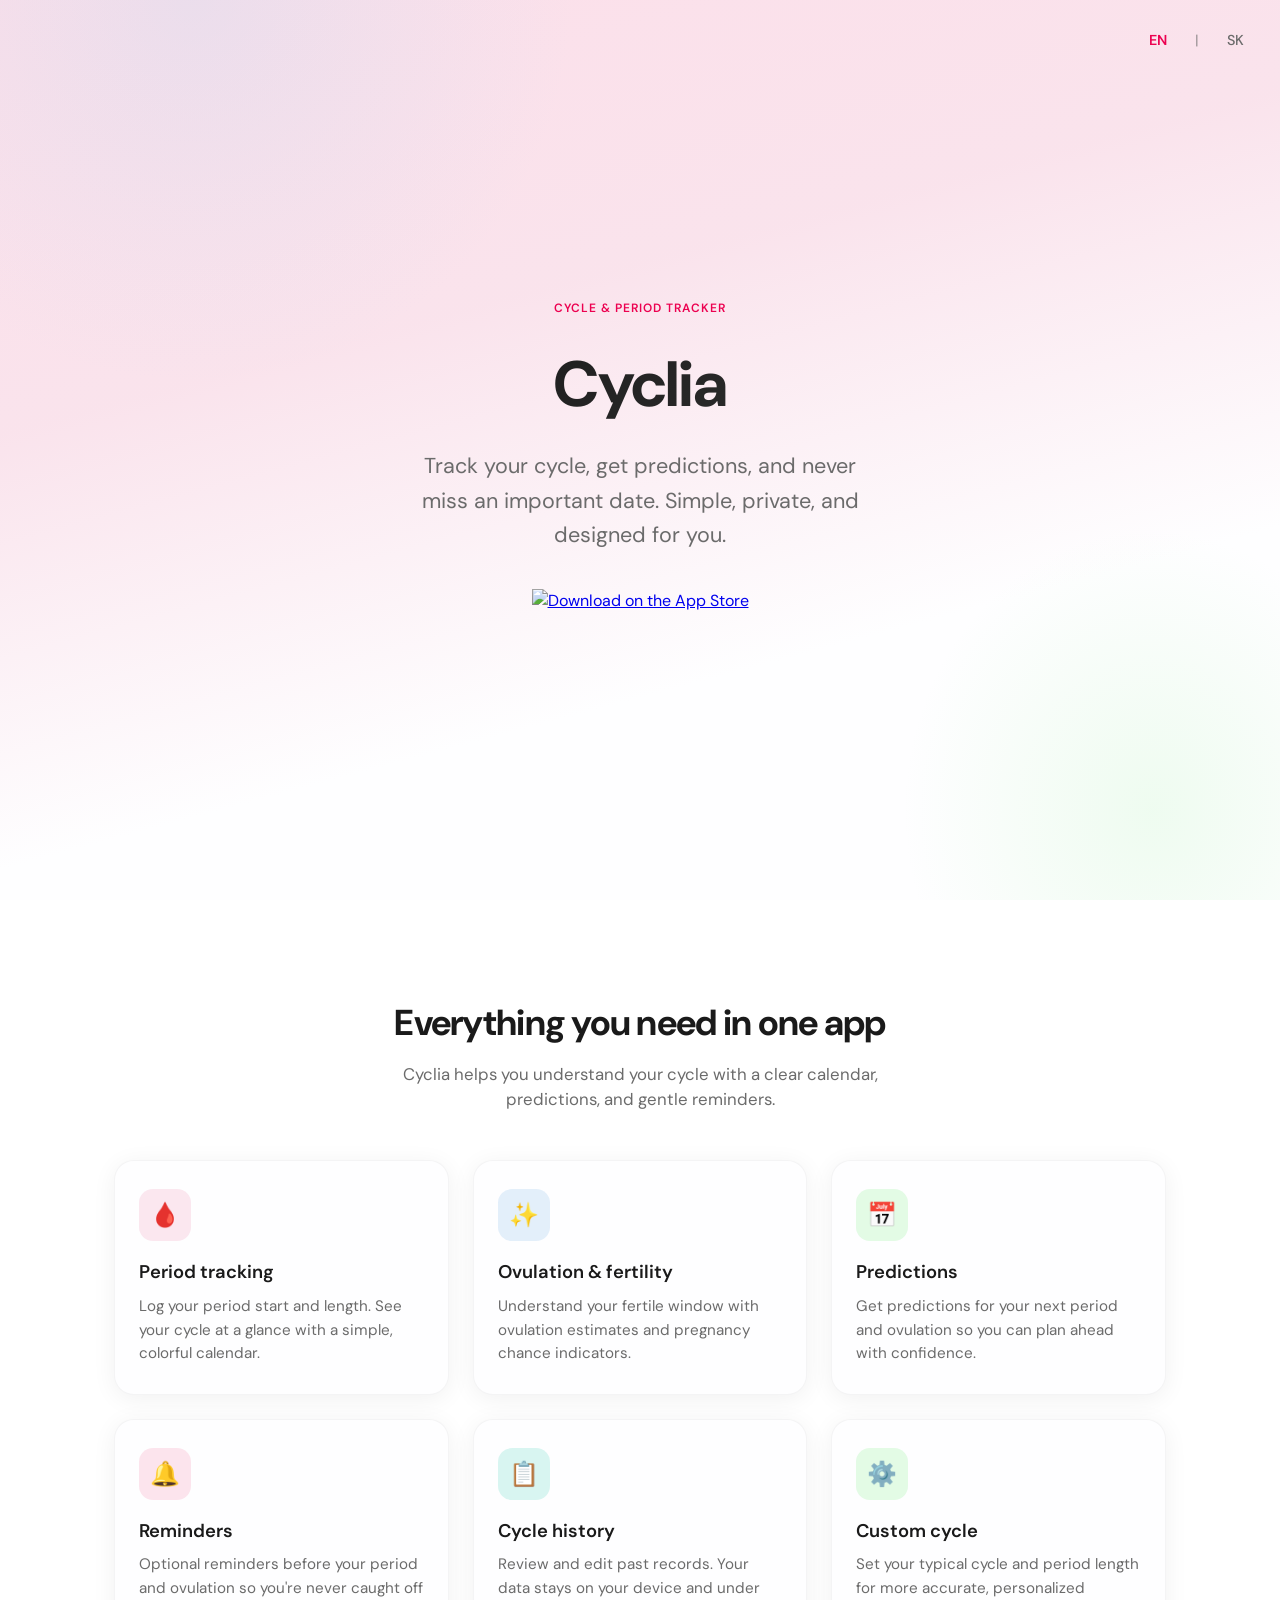
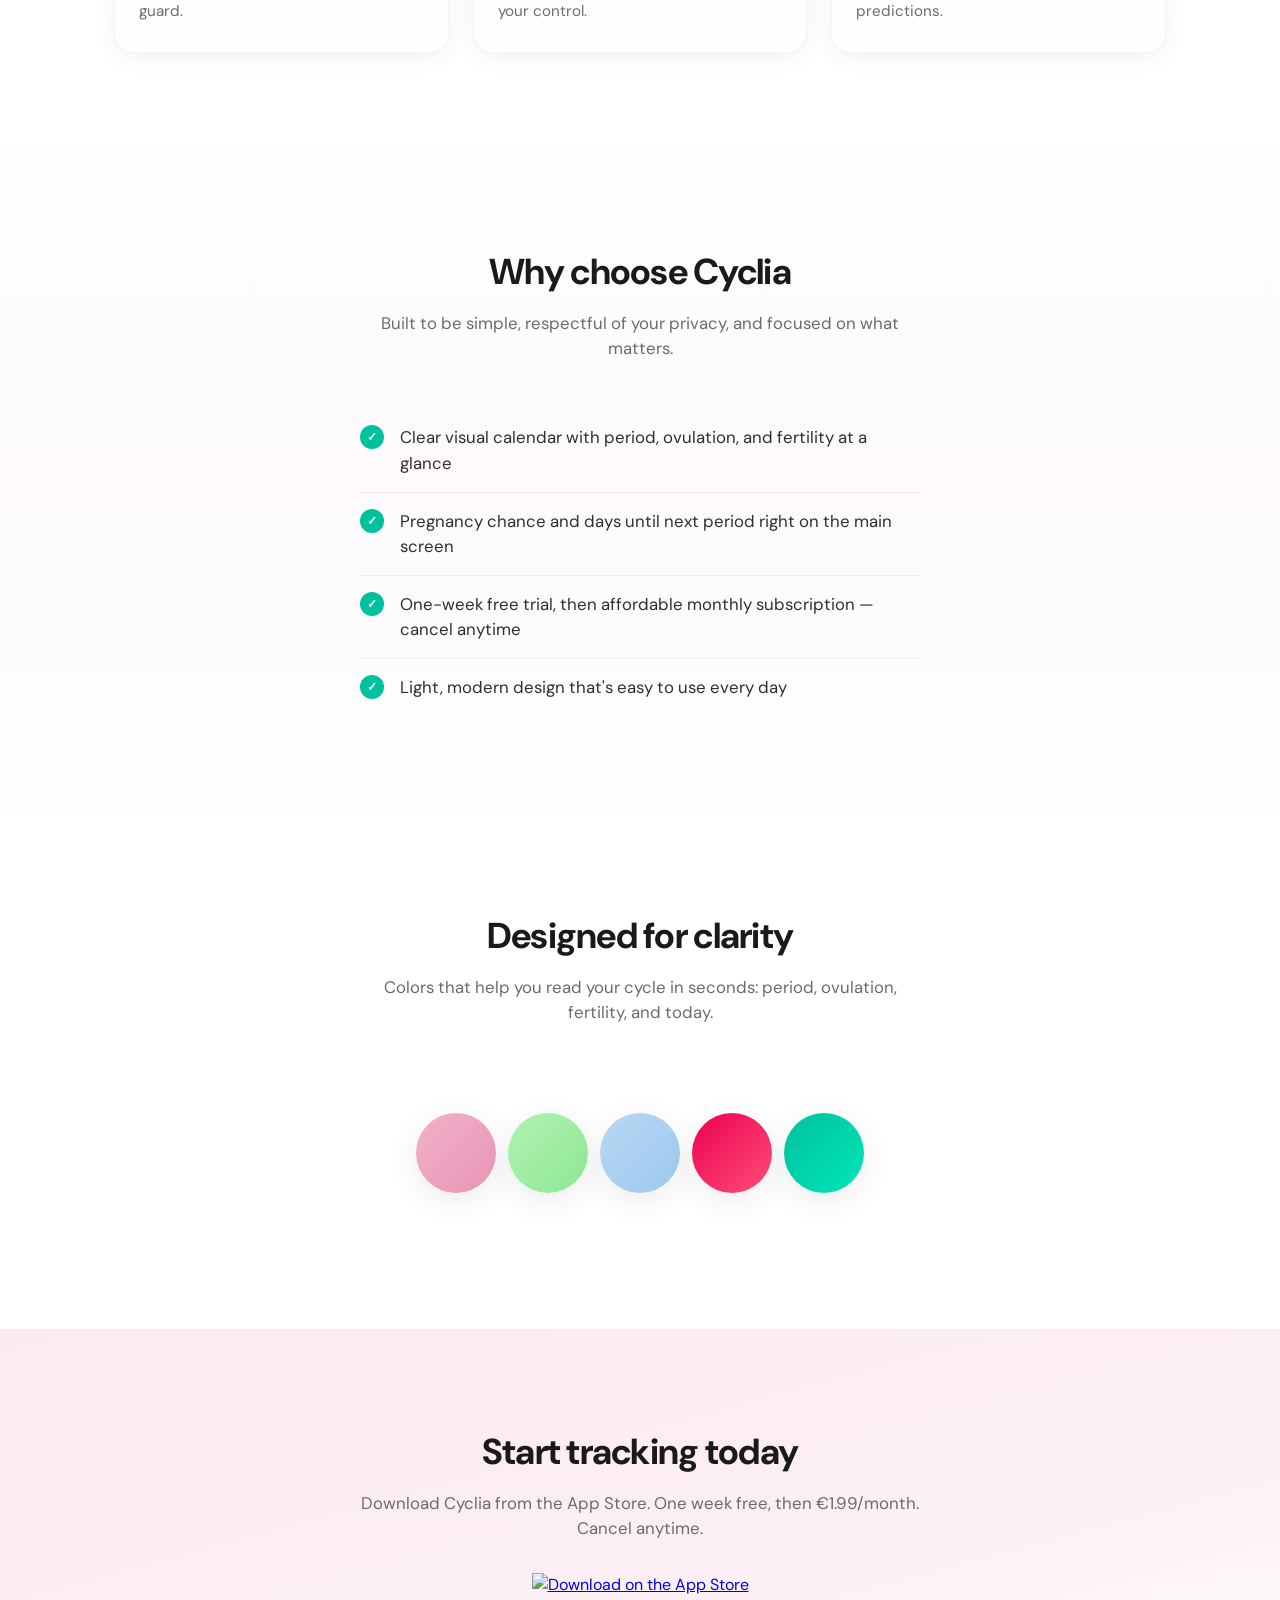
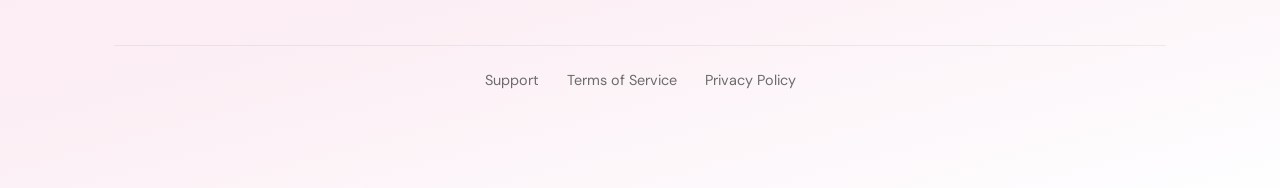
==== cyclia/index.html @ 38c7a577 "initial commit" ====
<!DOCTYPE html>
<html lang="en">

<head>
  <meta charset="UTF-8">
  <meta name="viewport" content="width=device-width, initial-scale=1.0">
  <meta name="description"
    content="Cyclia — Track your cycle, get predictions, and never miss an important date. Simple and private period & ovulation tracking."
    id="meta-description">
  <title id="page-title">Cyclia — Cycle & Period Tracker</title>
  <link rel="preconnect" href="https://fonts.googleapis.com">
  <link rel="preconnect" href="https://fonts.gstatic.com" crossorigin>
  <link
    href="https://fonts.googleapis.com/css2?family=DM+Sans:ital,opsz,wght@0,9..40,400;0,9..40,500;0,9..40,600;0,9..40,700;1,9..40,400&display=swap"
    rel="stylesheet">
  <style>
    :root {
      --primary-period: #F2B1C9;
      --primary-cycle: #B0F2B4;
      --primary-ovulation: #BAD7F2;
      --accent-red: #EC0150;
      --accent-green: #00C19E;
      --background: #FEFEFF;
      --surface: #FFFFFF;
      --on-primary: #1a1a1a;
      --on-surface-high: #2F2F2F;
      --on-surface-muted: #6B6B6B;
      --shadow: rgba(0, 0, 0, 0.06);
      --shadow-strong: rgba(0, 0, 0, 0.1);
    }

    *,
    *::before,
    *::after {
      box-sizing: border-box;
    }

    html {
      scroll-behavior: smooth;
    }

    body {
      margin: 0;
      font-family: 'DM Sans', -apple-system, BlinkMacSystemFont, 'Segoe UI', sans-serif;
      background: var(--background);
      color: var(--on-primary);
      line-height: 1.5;
      -webkit-font-smoothing: antialiased;
    }

    .container {
      max-width: 1100px;
      margin: 0 auto;
      padding: 0 24px;
    }

    .section {
      padding: 64px 0;
    }

    @media (min-width: 768px) {
      .section {
        padding: 96px 0;
      }
    }

    /* Hero */
    .hero {
      min-height: 100vh;
      display: flex;
      align-items: center;
      justify-content: center;
      position: relative;
      overflow: hidden;
      background: linear-gradient(165deg,
          rgba(236, 1, 80, 0.12) 0%,
          rgba(242, 177, 201, 0.35) 35%,
          var(--background) 70%);
    }

    .hero::before {
      content: '';
      position: absolute;
      top: -50%;
      left: -20%;
      width: 70%;
      height: 100%;
      background: radial-gradient(ellipse, rgba(186, 215, 242, 0.25) 0%, transparent 60%);
      pointer-events: none;
    }

    .hero::after {
      content: '';
      position: absolute;
      bottom: -30%;
      right: -15%;
      width: 50%;
      height: 80%;
      background: radial-gradient(ellipse, rgba(176, 242, 180, 0.2) 0%, transparent 55%);
      pointer-events: none;
    }

    .hero-content {
      position: relative;
      z-index: 1;
      text-align: center;
    }

    .hero-badge {
      display: inline-block;
      font-size: 0.75rem;
      font-weight: 600;
      letter-spacing: 0.08em;
      text-transform: uppercase;
      color: var(--accent-red);
      margin-bottom: 20px;
      opacity: 0;
      animation: fadeUp 0.6s ease forwards;
    }

    .hero h1 {
      font-size: clamp(2.5rem, 8vw, 4rem);
      font-weight: 700;
      letter-spacing: -0.02em;
      margin: 0 0 16px;
      background: linear-gradient(135deg, var(--on-primary) 0%, var(--on-surface-high) 100%);
      -webkit-background-clip: text;
      -webkit-text-fill-color: transparent;
      background-clip: text;
      opacity: 0;
      animation: fadeUp 0.6s ease 0.1s forwards;
    }

    .hero-tagline {
      font-size: clamp(1.1rem, 2.5vw, 1.35rem);
      color: var(--on-surface-muted);
      max-width: 480px;
      margin: 0 auto 36px;
      line-height: 1.6;
      opacity: 0;
      animation: fadeUp 0.6s ease 0.2s forwards;
    }

    .cta-wrap {
      opacity: 0;
      animation: fadeUp 0.6s ease 0.35s forwards;
    }

    .cta-wrap a {
      display: inline-block;
      transition: transform 0.2s ease, opacity 0.2s ease;
    }

    .cta-wrap a:hover {
      transform: scale(1.03);
      opacity: 0.9;
    }

    .cta-wrap img {
      height: 50px;
      width: auto;
    }

    @media (min-width: 768px) {
      .cta-wrap img {
        height: 56px;
      }
    }

    /* Features */
    .features {
      background: var(--surface);
    }

    .section-title {
      font-size: clamp(1.75rem, 4vw, 2.25rem);
      font-weight: 700;
      letter-spacing: -0.02em;
      text-align: center;
      margin: 0 0 12px;
      color: var(--on-primary);
    }

    .section-subtitle {
      text-align: center;
      color: var(--on-surface-muted);
      max-width: 560px;
      margin: 0 auto 48px;
      font-size: 1.05rem;
    }

    .features-grid {
      display: grid;
      gap: 24px;
      grid-template-columns: 1fr;
    }

    @media (min-width: 640px) {
      .features-grid {
        grid-template-columns: repeat(2, 1fr);
      }
    }

    @media (min-width: 960px) {
      .features-grid {
        grid-template-columns: repeat(3, 1fr);
      }
    }

    .feature-card {
      background: var(--background);
      border-radius: 20px;
      padding: 28px 24px;
      box-shadow: 0 4px 24px var(--shadow);
      transition: transform 0.25s ease, box-shadow 0.25s ease;
      border: 1px solid rgba(0, 0, 0, 0.04);
    }

    .feature-card:hover {
      transform: translateY(-4px);
      box-shadow: 0 12px 40px var(--shadow-strong);
    }

    .feature-icon {
      width: 52px;
      height: 52px;
      border-radius: 14px;
      display: flex;
      align-items: center;
      justify-content: center;
      margin-bottom: 18px;
      font-size: 1.5rem;
    }

    .feature-icon.period {
      background: rgba(242, 177, 201, 0.3);
      color: #c44d7a;
    }

    .feature-icon.cycle {
      background: rgba(176, 242, 180, 0.35);
      color: #2d9d3d;
    }

    .feature-icon.ovulation {
      background: rgba(186, 215, 242, 0.4);
      color: #3d7ab8;
    }

    .feature-icon.bell {
      background: rgba(236, 1, 80, 0.1);
      color: var(--accent-red);
    }

    .feature-icon.history {
      background: rgba(0, 193, 158, 0.15);
      color: var(--accent-green);
    }

    .feature-card h3 {
      font-size: 1.15rem;
      font-weight: 600;
      margin: 0 0 8px;
      color: var(--on-primary);
    }

    .feature-card p {
      margin: 0;
      font-size: 0.95rem;
      color: var(--on-surface-muted);
      line-height: 1.55;
    }

    /* Benefits */
    .benefits {
      background: linear-gradient(180deg, var(--background) 0%, rgba(242, 177, 201, 0.06) 50%, var(--background) 100%);
    }

    .benefits-list {
      list-style: none;
      padding: 0;
      margin: 0;
      max-width: 560px;
      margin: 0 auto;
    }

    .benefits-list li {
      display: flex;
      align-items: flex-start;
      gap: 16px;
      padding: 16px 0;
      border-bottom: 1px solid rgba(0, 0, 0, 0.06);
      font-size: 1.05rem;
      color: var(--on-surface-high);
    }

    .benefits-list li:last-child {
      border-bottom: none;
    }

    .benefits-list .check {
      flex-shrink: 0;
      width: 24px;
      height: 24px;
      border-radius: 50%;
      background: var(--accent-green);
      color: white;
      display: flex;
      align-items: center;
      justify-content: center;
      font-size: 0.75rem;
      font-weight: 700;
    }

    /* Visual / App preview */
    .visual {
      background: var(--surface);
      text-align: center;
    }

    .visual-mockup {
      display: inline-flex;
      align-items: center;
      justify-content: center;
      gap: 12px;
      flex-wrap: wrap;
      padding: 40px 24px;
    }

    .visual-orb {
      width: 80px;
      height: 80px;
      border-radius: 50%;
      box-shadow: 0 8px 32px rgba(0, 0, 0, 0.08);
      animation: float 4s ease-in-out infinite;
    }

    .visual-orb:nth-child(1) {
      background: linear-gradient(135deg, var(--primary-period), #e895b5);
      animation-delay: 0s;
    }

    .visual-orb:nth-child(2) {
      background: linear-gradient(135deg, var(--primary-cycle), #8ee892);
      animation-delay: 0.5s;
    }

    .visual-orb:nth-child(3) {
      background: linear-gradient(135deg, var(--primary-ovulation), #9bc9f0);
      animation-delay: 1s;
    }

    .visual-orb:nth-child(4) {
      background: linear-gradient(135deg, var(--accent-red), #ff4d7a);
      animation-delay: 1.5s;
    }

    .visual-orb:nth-child(5) {
      background: linear-gradient(135deg, var(--accent-green), #00e6b8);
      animation-delay: 2s;
    }

    @keyframes float {

      0%,
      100% {
        transform: translateY(0);
      }

      50% {
        transform: translateY(-10px);
      }
    }

    /* Final CTA */
    .cta-section {
      background: linear-gradient(165deg, rgba(236, 1, 80, 0.08) 0%, rgba(242, 177, 201, 0.2) 50%, var(--background) 100%);
      text-align: center;
    }

    .cta-section h2 {
      margin: 0 0 12px;
    }

    .cta-section .section-subtitle {
      margin-bottom: 32px;
    }

    .footer-links {
      margin-top: 48px;
      padding-top: 24px;
      border-top: 1px solid rgba(0, 0, 0, 0.06);
      font-size: 0.9rem;
      color: var(--on-surface-muted);
    }

    .footer-links a {
      color: var(--on-surface-muted);
      text-decoration: none;
      margin: 0 12px;
    }

    .footer-links a:hover {
      color: var(--accent-red);
      text-decoration: underline;
    }

    /* Language switcher */
    .lang-switcher {
      position: absolute;
      top: 24px;
      right: 24px;
      z-index: 10;
      display: flex;
      gap: 4px;
      font-size: 0.9rem;
      font-weight: 500;
    }

    .lang-switcher a,
    .lang-switcher span {
      color: var(--on-surface-muted);
      text-decoration: none;
      padding: 6px 12px;
      border-radius: 8px;
      transition: color 0.2s, background 0.2s;
    }

    .lang-switcher a:hover {
      color: var(--on-primary);
      background: rgba(255, 255, 255, 0.5);
    }

    .lang-switcher .active {
      color: var(--accent-red);
      font-weight: 600;
    }

    .lang-switcher .sep {
      color: var(--on-surface-muted);
      opacity: 0.6;
    }

    @keyframes fadeUp {
      from {
        opacity: 0;
        transform: translateY(20px);
      }

      to {
        opacity: 1;
        transform: translateY(0);
      }
    }
  </style>
</head>

<body>
  <nav class="lang-switcher" aria-label="Language">
    <a href="?lang=en" id="lang-en" data-lang="en">EN</a>
    <span class="sep">|</span>
    <a href="?lang=sk" id="lang-sk" data-lang="sk">SK</a>
  </nav>

  <header class="hero">
    <div class="hero-content container">
      <p class="hero-badge" data-i18n="hero_badge">Cycle & period tracker</p>
      <h1>Cyclia</h1>
      <p class="hero-tagline" data-i18n="hero_tagline">Track your cycle, get predictions, and never miss an important
        date. Simple, private, and designed for you.</p>
      <div class="cta-wrap">
        <a href="https://apps.apple.com/app/cyclia/6759656776" id="app-store-link"
          aria-label="Download on the App Store">
          <img src="https://developer.apple.com/assets/elements/badges/download-on-the-app-store.svg"
            alt="Download on the App Store" width="250" height="83" id="app-store-img">
        </a>
      </div>
    </div>
  </header>

  <section class="section features">
    <div class="container">
      <h2 class="section-title" data-i18n="features_title">Everything you need in one app</h2>
      <p class="section-subtitle" data-i18n="features_subtitle">Cyclia helps you understand your cycle with a clear
        calendar, predictions, and gentle reminders.</p>
      <div class="features-grid">
        <article class="feature-card">
          <div class="feature-icon period">🩸</div>
          <h3 data-i18n="feature_period_title">Period tracking</h3>
          <p data-i18n="feature_period_desc">Log your period start and length. See your cycle at a glance with a simple,
            colorful calendar.</p>
        </article>
        <article class="feature-card">
          <div class="feature-icon ovulation">✨</div>
          <h3 data-i18n="feature_ovulation_title">Ovulation & fertility</h3>
          <p data-i18n="feature_ovulation_desc">Understand your fertile window with ovulation estimates and pregnancy
            chance indicators.</p>
        </article>
        <article class="feature-card">
          <div class="feature-icon cycle">📅</div>
          <h3 data-i18n="feature_predictions_title">Predictions</h3>
          <p data-i18n="feature_predictions_desc">Get predictions for your next period and ovulation so you can plan
            ahead with confidence.</p>
        </article>
        <article class="feature-card">
          <div class="feature-icon bell">🔔</div>
          <h3 data-i18n="feature_reminders_title">Reminders</h3>
          <p data-i18n="feature_reminders_desc">Optional reminders before your period and ovulation so you're never
            caught off guard.</p>
        </article>
        <article class="feature-card">
          <div class="feature-icon history">📋</div>
          <h3 data-i18n="feature_history_title">Cycle history</h3>
          <p data-i18n="feature_history_desc">Review and edit past records. Your data stays on your device and under
            your control.</p>
        </article>
        <article class="feature-card">
          <div class="feature-icon cycle">⚙️</div>
          <h3 data-i18n="feature_custom_title">Custom cycle</h3>
          <p data-i18n="feature_custom_desc">Set your typical cycle and period length for more accurate, personalized
            predictions.</p>
        </article>
      </div>
    </div>
  </section>

  <section class="section benefits">
    <div class="container">
      <h2 class="section-title" data-i18n="benefits_title">Why choose Cyclia</h2>
      <p class="section-subtitle" data-i18n="benefits_subtitle">Built to be simple, respectful of your privacy, and
        focused on what matters.</p>
      <ul class="benefits-list">
        <li><span class="check">✓</span><span data-i18n="benefit_1">Clear visual calendar with period, ovulation, and
            fertility at a glance</span></li>
        <li><span class="check">✓</span><span data-i18n="benefit_2">Pregnancy chance and days until next period right on
            the main screen</span></li>
        <li><span class="check">✓</span><span data-i18n="benefit_3">One-week free trial, then affordable monthly
            subscription — cancel anytime</span></li>
        <li><span class="check">✓</span><span data-i18n="benefit_4">Light, modern design that’s easy to use every
            day</span></li>
      </ul>
    </div>
  </section>

  <section class="section visual">
    <div class="container">
      <h2 class="section-title" data-i18n="visual_title">Designed for clarity</h2>
      <p class="section-subtitle" data-i18n="visual_subtitle">Colors that help you read your cycle in seconds: period,
        ovulation, fertility, and today.</p>
      <div class="visual-mockup" aria-hidden="true">
        <span class="visual-orb"></span>
        <span class="visual-orb"></span>
        <span class="visual-orb"></span>
        <span class="visual-orb"></span>
        <span class="visual-orb"></span>
      </div>
    </div>
  </section>

  <section class="section cta-section">
    <div class="container">
      <h2 class="section-title" data-i18n="cta_title">Start tracking today</h2>
      <p class="section-subtitle" data-i18n="cta_subtitle">Download Cyclia from the App Store. One week free, then
        €1.99/month. Cancel anytime.</p>
      <div class="cta-wrap">
        <a href="https://apps.apple.com/app/cyclia/6759656776" id="app-store-link-footer"
          aria-label="Download on the App Store">
          <img src="https://developer.apple.com/assets/elements/badges/download-on-the-app-store.svg"
            alt="Download on the App Store" width="250" height="83">
        </a>
      </div>
      <nav class="footer-links">
        <a href="support.html" data-i18n="footer_support">Support</a>
        <a href="tos.html" data-i18n="footer_terms">Terms of Service</a>
        <a href="privacy.html" data-i18n="footer_privacy">Privacy Policy</a>
      </nav>
    </div>
  </section>

  <script>
    (function () {
      var appStoreUrl = 'https://apps.apple.com/app/cyclia/6759656776';
      document.querySelectorAll('#app-store-link, #app-store-link-footer').forEach(function (a) { a.href = appStoreUrl; });

      var t = {
        en: {
          hero_badge: 'Cycle & period tracker',
          hero_tagline: 'Track your cycle, get predictions, and never miss an important date. Simple, private, and designed for you.',
          features_title: 'Everything you need in one app',
          features_subtitle: 'Cyclia helps you understand your cycle with a clear calendar, predictions, and gentle reminders.',
          feature_period_title: 'Period tracking',
          feature_period_desc: 'Log your period start and length. See your cycle at a glance with a simple, colorful calendar.',
          feature_ovulation_title: 'Ovulation & fertility',
          feature_ovulation_desc: 'Understand your fertile window with ovulation estimates and pregnancy chance indicators.',
          feature_predictions_title: 'Predictions',
          feature_predictions_desc: 'Get predictions for your next period and ovulation so you can plan ahead with confidence.',
          feature_reminders_title: 'Reminders',
          feature_reminders_desc: "Optional reminders before your period and ovulation so you're never caught off guard.",
          feature_history_title: 'Cycle history',
          feature_history_desc: 'Review and edit past records. Your data stays on your device and under your control.',
          feature_custom_title: 'Custom cycle',
          feature_custom_desc: 'Set your typical cycle and period length for more accurate, personalized predictions.',
          benefits_title: 'Why choose Cyclia',
          benefits_subtitle: 'Built to be simple, respectful of your privacy, and focused on what matters.',
          benefit_1: 'Clear visual calendar with period, ovulation, and fertility at a glance',
          benefit_2: 'Pregnancy chance and days until next period right on the main screen',
          benefit_3: 'One-week free trial, then affordable monthly subscription — cancel anytime',
          benefit_4: "Light, modern design that's easy to use every day",
          visual_title: 'Designed for clarity',
          visual_subtitle: 'Colors that help you read your cycle in seconds: period, ovulation, fertility, and today.',
          support_title: 'Support & Contact',
          support_desc: "Have questions or need help with Cyclia? We're here for you. Reach out to us anytime.",
          cta_title: 'Start tracking today',
          cta_subtitle: 'Download Cyclia from the App Store. One week free, then €1.99/month. Cancel anytime.',
          footer_support: 'Support',
          footer_terms: 'Terms of Service',
          footer_privacy: 'Privacy Policy',
          meta_description: 'Cyclia — Track your cycle, get predictions, and never miss an important date. Simple and private period & ovulation tracking.',
          page_title: 'Cyclia — Cycle & Period Tracker',
          app_store_alt: 'Download on the App Store'
        },
        sk: {
          hero_badge: 'Sledovanie cyklu a menštruácie',
          hero_tagline: 'Sledujte svoj cyklus, získajte predpovede a žiadny dôležitý deň vám neujde. Jednoducho, súkromne a pre vás.',
          features_title: 'Všetko v jednej aplikácii',
          features_subtitle: 'Cyclia vám pomáha pochopiť váš cyklus v prehľadnom kalendári s predpovedami a jemnými pripomienkami.',
          feature_period_title: 'Sledovanie menštruácie',
          feature_period_desc: 'Zaznamenávajte začiatok a dĺžku menštruácie. Váš cyklus máte na pohľad v jednoduchom farebnom kalendári.',
          feature_ovulation_title: 'Ovulácia a plodnosť',
          feature_ovulation_desc: 'Pochopte svoje plodné obdobie vďaka odhadom ovulácie a indikátorom šance na otehotnenie.',
          feature_predictions_title: 'Predpovede',
          feature_predictions_desc: 'Získajte predpovede ďalšej menštruácie a ovulácie, aby ste mohli plánovať s istotou.',
          feature_reminders_title: 'Pripomienky',
          feature_reminders_desc: 'Voliteľné pripomienky pred menštruáciou a ovuláciou, aby vás nič nezaskočilo.',
          feature_history_title: 'História cyklov',
          feature_history_desc: 'Prezerajte a upravujte minulé záznamy. Vaše údaje zostávajú na vašom zariadení pod vašou kontrolou.',
          feature_custom_title: 'Vlastný cyklus',
          feature_custom_desc: 'Nastavte si typickú dĺžku cyklu a menštruácie pre presnejšie a personalizované predpovede.',
          benefits_title: 'Prečo Cyclia',
          benefits_subtitle: 'Jednoduchá aplikácia, rešpektujúca vaše súkromie a zameraná na to podstatné.',
          benefit_1: 'Prehľadný kalendár s menštruáciou, ovuláciou a plodnosťou na prvý pohľad',
          benefit_2: 'Šanca na otehotnenie a počet dní do ďalšicu menštruácie priamo na hlavnej obrazovke',
          benefit_3: 'Týždeň zadarmo, potom dostupné mesačné predplatné — zrušiť môžete kedykoľvek',
          benefit_4: 'Svetlý, moderný dizajn vhodný na každodenné používanie',
          visual_title: 'Prehľadnosť na prvý pohľad',
          visual_subtitle: 'Farby, ktoré vám pomôžu prečítať cyklus za sekundy: menštruácia, ovulácia, plodnosť a dnešný deň.',
          support_title: 'Podpora a kontakt',
          support_desc: 'Máte otázky alebo potrebujete pomoc s aplikáciou Cyclia? Sme tu pre vás. Napíšte nám kedykoľvek.',
          cta_title: 'Začnite sledovať ešte dnes',
          cta_subtitle: 'Stiahnite Cyclia z App Store. Týždeň zadarmo, potom 1,99 €/mesiac. Zrušiť môžete kedykoľvek.',
          footer_support: 'Podpora',
          footer_terms: 'Obchodné podmienky',
          footer_privacy: 'Zásady ochrany súkromia',
          meta_description: 'Cyclia — Sledujte svoj cyklus, získajte predpovede a žiadny dôležitý deň vám neujde. Jednoduché a súkromné sledovanie menštruácie a ovulácie.',
          page_title: 'Cyclia — Sledovanie cyklu a menštruácie',
          app_store_alt: 'Stiahnuť v App Store'
        }
      };

      function getLang() {
        var params = new URLSearchParams(window.location.search);
        var lang = params.get('lang') || localStorage.getItem('cyclia-lang') || 'en';
        return lang === 'sk' ? 'sk' : 'en';
      }

      function setLang(lang) {
        localStorage.setItem('cyclia-lang', lang);
        document.documentElement.lang = lang;
        var L = t[lang];
        document.querySelectorAll('[data-i18n]').forEach(function (el) {
          var key = el.getAttribute('data-i18n');
          if (L[key]) el.textContent = L[key];
        });
        var meta = document.getElementById('meta-description');
        if (meta) meta.setAttribute('content', L.meta_description);
        var titleEl = document.getElementById('page-title');
        if (titleEl) titleEl.textContent = L.page_title;
        var img = document.getElementById('app-store-img');
        if (img) img.setAttribute('alt', L.app_store_alt);
        document.querySelectorAll('.lang-switcher a').forEach(function (a) {
          a.classList.toggle('active', a.getAttribute('data-lang') === lang);
        });
      }

      var lang = getLang();
      setLang(lang);

      document.querySelectorAll('.lang-switcher a').forEach(function (a) {
        a.addEventListener('click', function (e) {
          e.preventDefault();
          var l = this.getAttribute('data-lang');
          var url = new URL(window.location);
          url.searchParams.set('lang', l);
          window.history.pushState({}, '', url);
          setLang(l);
        });
      });
    })();
  </script>
</body>

</html>
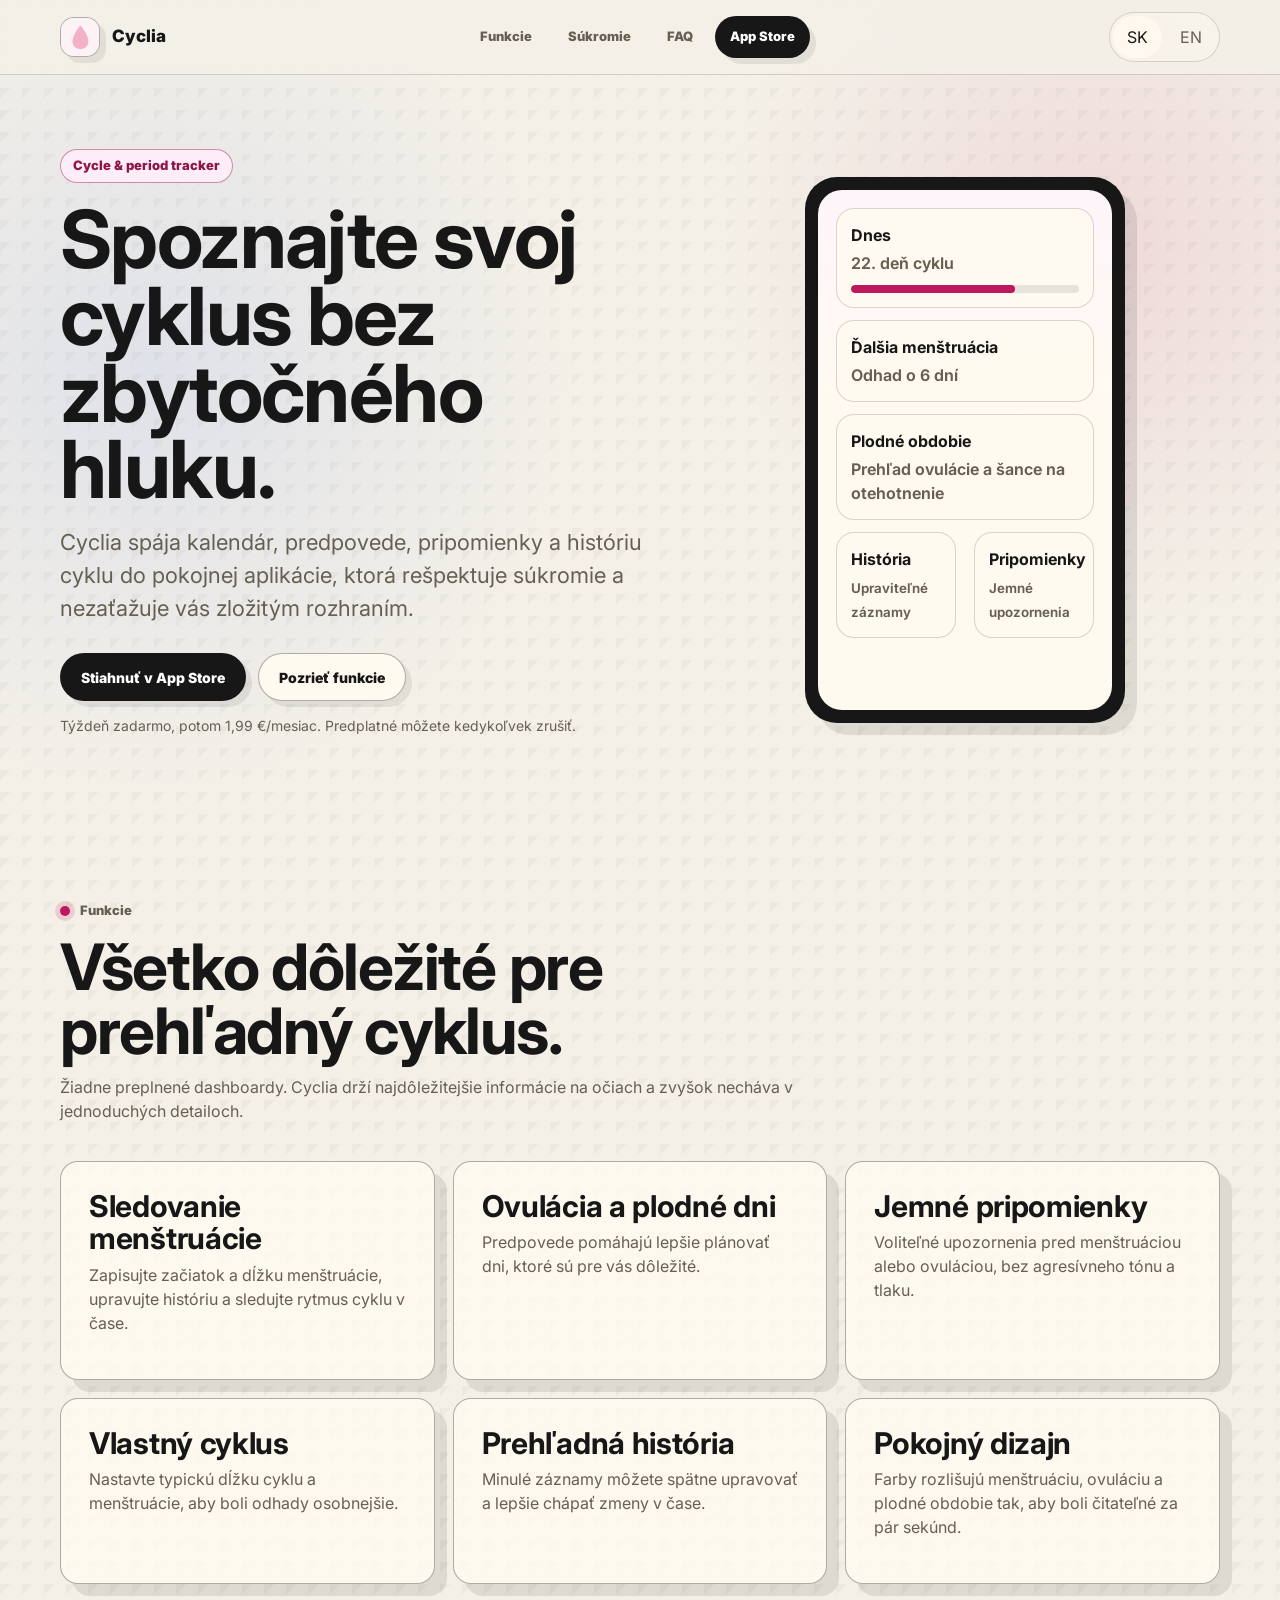
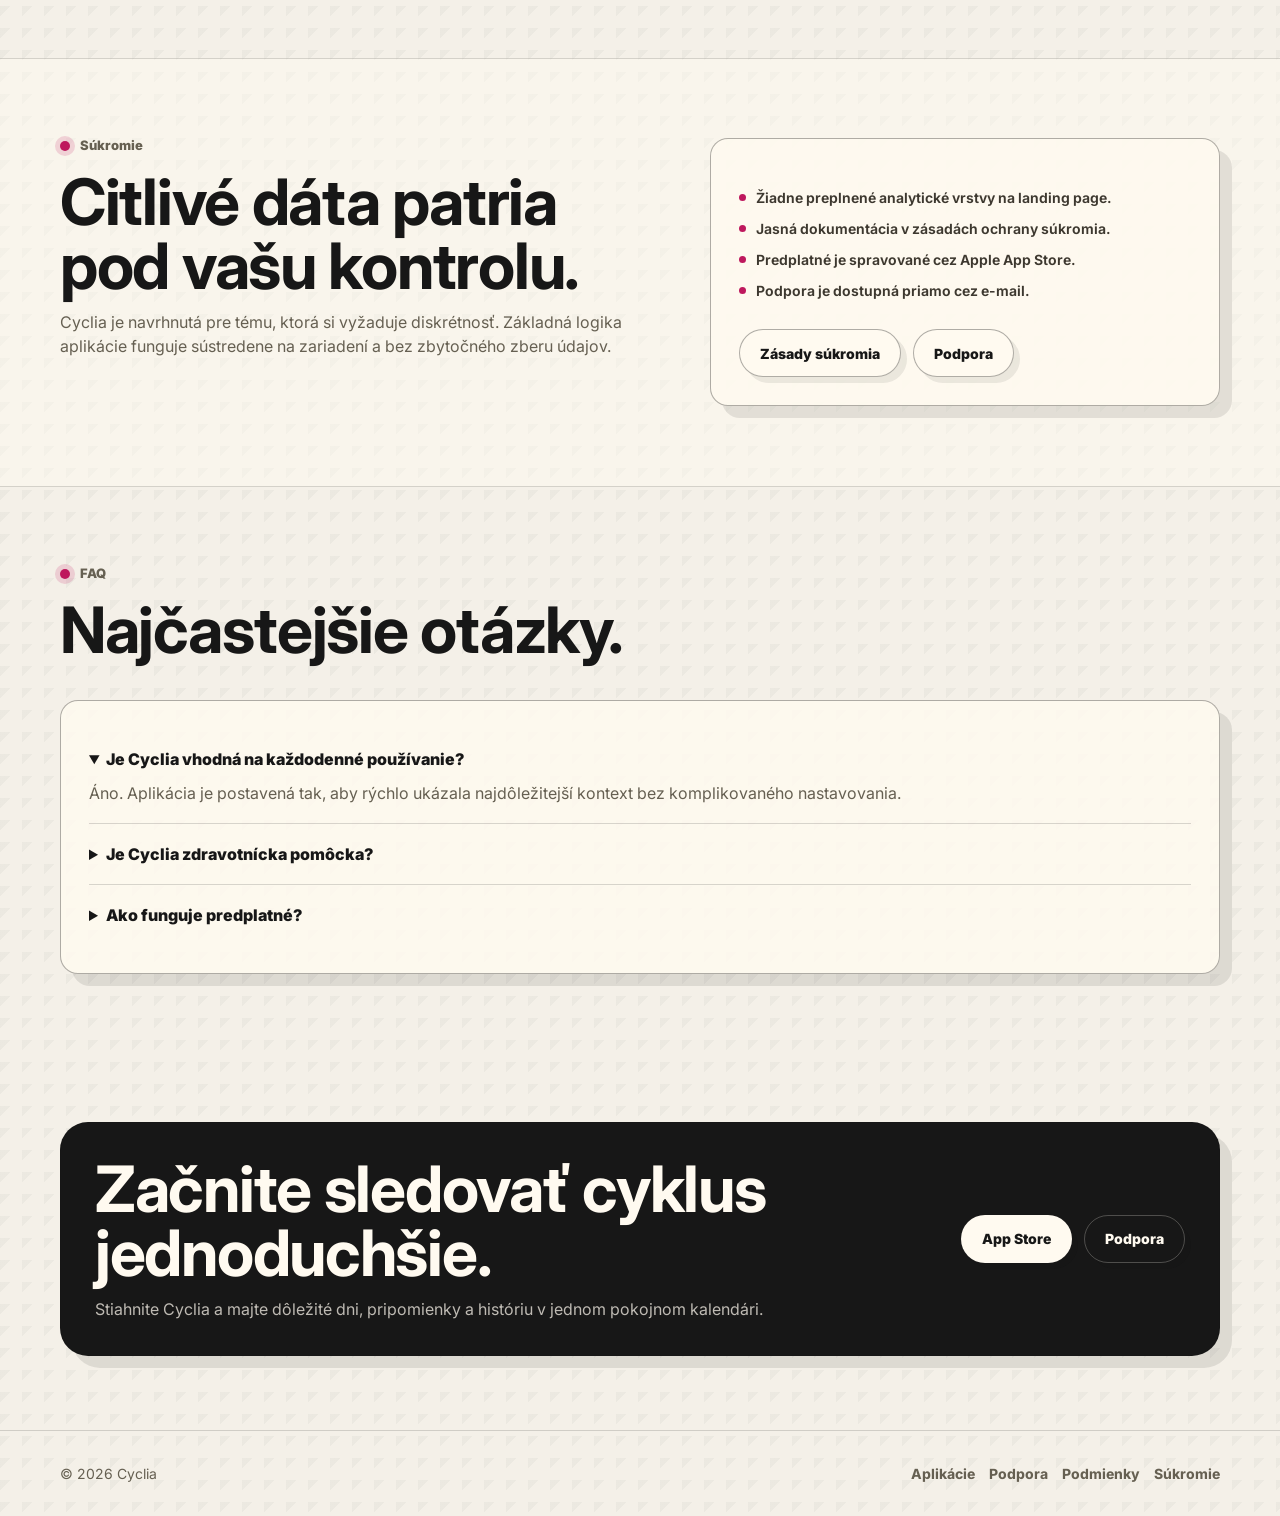
==== commit 0edd07a9: "re ui" ====
--- a/cyclia/index.html
+++ b/cyclia/index.html
@@ -1,702 +1,183 @@
-<!DOCTYPE html>
-<html lang="en">
-
+<!doctype html>
+<html lang="sk">
 <head>
-  <meta charset="UTF-8">
-  <meta name="viewport" content="width=device-width, initial-scale=1.0">
-  <meta name="description"
-    content="Cyclia — Track your cycle, get predictions, and never miss an important date. Simple and private period & ovulation tracking."
-    id="meta-description">
-  <title id="page-title">Cyclia — Cycle & Period Tracker</title>
+  <meta charset="utf-8">
+  <meta name="viewport" content="width=device-width, initial-scale=1">
+  <title>Cyclia | Sledovanie cyklu a menštruácie</title>
+  <meta name="description" content="Cyclia je jednoduchá a súkromná iOS aplikácia na sledovanie cyklu, menštruácie, ovulácie a pripomienok.">
+  <meta name="theme-color" content="#F4F0E8">
+  <link rel="icon" href="assets/icon-ios-512.jpg" type="image/jpeg">
   <link rel="preconnect" href="https://fonts.googleapis.com">
   <link rel="preconnect" href="https://fonts.gstatic.com" crossorigin>
-  <link
-    href="https://fonts.googleapis.com/css2?family=DM+Sans:ital,opsz,wght@0,9..40,400;0,9..40,500;0,9..40,600;0,9..40,700;1,9..40,400&display=swap"
-    rel="stylesheet">
-  <style>
-    :root {
-      --primary-period: #F2B1C9;
-      --primary-cycle: #B0F2B4;
-      --primary-ovulation: #BAD7F2;
-      --accent-red: #EC0150;
-      --accent-green: #00C19E;
-      --background: #FEFEFF;
-      --surface: #FFFFFF;
-      --on-primary: #1a1a1a;
-      --on-surface-high: #2F2F2F;
-      --on-surface-muted: #6B6B6B;
-      --shadow: rgba(0, 0, 0, 0.06);
-      --shadow-strong: rgba(0, 0, 0, 0.1);
-    }
-
-    *,
-    *::before,
-    *::after {
-      box-sizing: border-box;
-    }
-
-    html {
-      scroll-behavior: smooth;
-    }
-
-    body {
-      margin: 0;
-      font-family: 'DM Sans', -apple-system, BlinkMacSystemFont, 'Segoe UI', sans-serif;
-      background: var(--background);
-      color: var(--on-primary);
-      line-height: 1.5;
-      -webkit-font-smoothing: antialiased;
-    }
-
-    .container {
-      max-width: 1100px;
-      margin: 0 auto;
-      padding: 0 24px;
-    }
-
-    .section {
-      padding: 64px 0;
-    }
-
-    @media (min-width: 768px) {
-      .section {
-        padding: 96px 0;
-      }
-    }
-
-    /* Hero */
-    .hero {
-      min-height: 100vh;
-      display: flex;
-      align-items: center;
-      justify-content: center;
-      position: relative;
-      overflow: hidden;
-      background: linear-gradient(165deg,
-          rgba(236, 1, 80, 0.12) 0%,
-          rgba(242, 177, 201, 0.35) 35%,
-          var(--background) 70%);
-    }
-
-    .hero::before {
-      content: '';
-      position: absolute;
-      top: -50%;
-      left: -20%;
-      width: 70%;
-      height: 100%;
-      background: radial-gradient(ellipse, rgba(186, 215, 242, 0.25) 0%, transparent 60%);
-      pointer-events: none;
-    }
-
-    .hero::after {
-      content: '';
-      position: absolute;
-      bottom: -30%;
-      right: -15%;
-      width: 50%;
-      height: 80%;
-      background: radial-gradient(ellipse, rgba(176, 242, 180, 0.2) 0%, transparent 55%);
-      pointer-events: none;
-    }
-
-    .hero-content {
-      position: relative;
-      z-index: 1;
-      text-align: center;
-    }
-
-    .hero-badge {
-      display: inline-block;
-      font-size: 0.75rem;
-      font-weight: 600;
-      letter-spacing: 0.08em;
-      text-transform: uppercase;
-      color: var(--accent-red);
-      margin-bottom: 20px;
-      opacity: 0;
-      animation: fadeUp 0.6s ease forwards;
-    }
-
-    .hero h1 {
-      font-size: clamp(2.5rem, 8vw, 4rem);
-      font-weight: 700;
-      letter-spacing: -0.02em;
-      margin: 0 0 16px;
-      background: linear-gradient(135deg, var(--on-primary) 0%, var(--on-surface-high) 100%);
-      -webkit-background-clip: text;
-      -webkit-text-fill-color: transparent;
-      background-clip: text;
-      opacity: 0;
-      animation: fadeUp 0.6s ease 0.1s forwards;
-    }
-
-    .hero-tagline {
-      font-size: clamp(1.1rem, 2.5vw, 1.35rem);
-      color: var(--on-surface-muted);
-      max-width: 480px;
-      margin: 0 auto 36px;
-      line-height: 1.6;
-      opacity: 0;
-      animation: fadeUp 0.6s ease 0.2s forwards;
-    }
-
-    .cta-wrap {
-      opacity: 0;
-      animation: fadeUp 0.6s ease 0.35s forwards;
-    }
-
-    .cta-wrap a {
-      display: inline-block;
-      transition: transform 0.2s ease, opacity 0.2s ease;
-    }
-
-    .cta-wrap a:hover {
-      transform: scale(1.03);
-      opacity: 0.9;
-    }
-
-    .cta-wrap img {
-      height: 50px;
-      width: auto;
-    }
-
-    @media (min-width: 768px) {
-      .cta-wrap img {
-        height: 56px;
-      }
-    }
-
-    /* Features */
-    .features {
-      background: var(--surface);
-    }
-
-    .section-title {
-      font-size: clamp(1.75rem, 4vw, 2.25rem);
-      font-weight: 700;
-      letter-spacing: -0.02em;
-      text-align: center;
-      margin: 0 0 12px;
-      color: var(--on-primary);
-    }
-
-    .section-subtitle {
-      text-align: center;
-      color: var(--on-surface-muted);
-      max-width: 560px;
-      margin: 0 auto 48px;
-      font-size: 1.05rem;
-    }
-
-    .features-grid {
-      display: grid;
-      gap: 24px;
-      grid-template-columns: 1fr;
-    }
-
-    @media (min-width: 640px) {
-      .features-grid {
-        grid-template-columns: repeat(2, 1fr);
-      }
-    }
-
-    @media (min-width: 960px) {
-      .features-grid {
-        grid-template-columns: repeat(3, 1fr);
-      }
-    }
-
-    .feature-card {
-      background: var(--background);
-      border-radius: 20px;
-      padding: 28px 24px;
-      box-shadow: 0 4px 24px var(--shadow);
-      transition: transform 0.25s ease, box-shadow 0.25s ease;
-      border: 1px solid rgba(0, 0, 0, 0.04);
-    }
-
-    .feature-card:hover {
-      transform: translateY(-4px);
-      box-shadow: 0 12px 40px var(--shadow-strong);
-    }
-
-    .feature-icon {
-      width: 52px;
-      height: 52px;
-      border-radius: 14px;
-      display: flex;
-      align-items: center;
-      justify-content: center;
-      margin-bottom: 18px;
-      font-size: 1.5rem;
-    }
-
-    .feature-icon.period {
-      background: rgba(242, 177, 201, 0.3);
-      color: #c44d7a;
-    }
-
-    .feature-icon.cycle {
-      background: rgba(176, 242, 180, 0.35);
-      color: #2d9d3d;
-    }
-
-    .feature-icon.ovulation {
-      background: rgba(186, 215, 242, 0.4);
-      color: #3d7ab8;
-    }
-
-    .feature-icon.bell {
-      background: rgba(236, 1, 80, 0.1);
-      color: var(--accent-red);
-    }
-
-    .feature-icon.history {
-      background: rgba(0, 193, 158, 0.15);
-      color: var(--accent-green);
-    }
-
-    .feature-card h3 {
-      font-size: 1.15rem;
-      font-weight: 600;
-      margin: 0 0 8px;
-      color: var(--on-primary);
-    }
-
-    .feature-card p {
-      margin: 0;
-      font-size: 0.95rem;
-      color: var(--on-surface-muted);
-      line-height: 1.55;
-    }
-
-    /* Benefits */
-    .benefits {
-      background: linear-gradient(180deg, var(--background) 0%, rgba(242, 177, 201, 0.06) 50%, var(--background) 100%);
-    }
-
-    .benefits-list {
-      list-style: none;
-      padding: 0;
-      margin: 0;
-      max-width: 560px;
-      margin: 0 auto;
-    }
-
-    .benefits-list li {
-      display: flex;
-      align-items: flex-start;
-      gap: 16px;
-      padding: 16px 0;
-      border-bottom: 1px solid rgba(0, 0, 0, 0.06);
-      font-size: 1.05rem;
-      color: var(--on-surface-high);
-    }
-
-    .benefits-list li:last-child {
-      border-bottom: none;
-    }
-
-    .benefits-list .check {
-      flex-shrink: 0;
-      width: 24px;
-      height: 24px;
-      border-radius: 50%;
-      background: var(--accent-green);
-      color: white;
-      display: flex;
-      align-items: center;
-      justify-content: center;
-      font-size: 0.75rem;
-      font-weight: 700;
-    }
-
-    /* Visual / App preview */
-    .visual {
-      background: var(--surface);
-      text-align: center;
-    }
-
-    .visual-mockup {
-      display: inline-flex;
-      align-items: center;
-      justify-content: center;
-      gap: 12px;
-      flex-wrap: wrap;
-      padding: 40px 24px;
-    }
-
-    .visual-orb {
-      width: 80px;
-      height: 80px;
-      border-radius: 50%;
-      box-shadow: 0 8px 32px rgba(0, 0, 0, 0.08);
-      animation: float 4s ease-in-out infinite;
-    }
-
-    .visual-orb:nth-child(1) {
-      background: linear-gradient(135deg, var(--primary-period), #e895b5);
-      animation-delay: 0s;
-    }
-
-    .visual-orb:nth-child(2) {
-      background: linear-gradient(135deg, var(--primary-cycle), #8ee892);
-      animation-delay: 0.5s;
-    }
-
-    .visual-orb:nth-child(3) {
-      background: linear-gradient(135deg, var(--primary-ovulation), #9bc9f0);
-      animation-delay: 1s;
-    }
-
-    .visual-orb:nth-child(4) {
-      background: linear-gradient(135deg, var(--accent-red), #ff4d7a);
-      animation-delay: 1.5s;
-    }
-
-    .visual-orb:nth-child(5) {
-      background: linear-gradient(135deg, var(--accent-green), #00e6b8);
-      animation-delay: 2s;
-    }
-
-    @keyframes float {
-
-      0%,
-      100% {
-        transform: translateY(0);
-      }
-
-      50% {
-        transform: translateY(-10px);
-      }
-    }
-
-    /* Final CTA */
-    .cta-section {
-      background: linear-gradient(165deg, rgba(236, 1, 80, 0.08) 0%, rgba(242, 177, 201, 0.2) 50%, var(--background) 100%);
-      text-align: center;
-    }
-
-    .cta-section h2 {
-      margin: 0 0 12px;
-    }
-
-    .cta-section .section-subtitle {
-      margin-bottom: 32px;
-    }
-
-    .footer-links {
-      margin-top: 48px;
-      padding-top: 24px;
-      border-top: 1px solid rgba(0, 0, 0, 0.06);
-      font-size: 0.9rem;
-      color: var(--on-surface-muted);
-    }
-
-    .footer-links a {
-      color: var(--on-surface-muted);
-      text-decoration: none;
-      margin: 0 12px;
-    }
-
-    .footer-links a:hover {
-      color: var(--accent-red);
-      text-decoration: underline;
-    }
-
-    /* Language switcher */
-    .lang-switcher {
-      position: absolute;
-      top: 24px;
-      right: 24px;
-      z-index: 10;
-      display: flex;
-      gap: 4px;
-      font-size: 0.9rem;
-      font-weight: 500;
-    }
-
-    .lang-switcher a,
-    .lang-switcher span {
-      color: var(--on-surface-muted);
-      text-decoration: none;
-      padding: 6px 12px;
-      border-radius: 8px;
-      transition: color 0.2s, background 0.2s;
-    }
-
-    .lang-switcher a:hover {
-      color: var(--on-primary);
-      background: rgba(255, 255, 255, 0.5);
-    }
-
-    .lang-switcher .active {
-      color: var(--accent-red);
-      font-weight: 600;
-    }
-
-    .lang-switcher .sep {
-      color: var(--on-surface-muted);
-      opacity: 0.6;
-    }
-
-    @keyframes fadeUp {
-      from {
-        opacity: 0;
-        transform: translateY(20px);
-      }
-
-      to {
-        opacity: 1;
-        transform: translateY(0);
-      }
-    }
-  </style>
+  <link href="https://fonts.googleapis.com/css2?family=Inter:wght@450;550;650;750;850&amp;display=swap" rel="stylesheet">
+  <link rel="stylesheet" href="../assets/site.css">
 </head>
-
-<body>
-  <nav class="lang-switcher" aria-label="Language">
-    <a href="?lang=en" id="lang-en" data-lang="en">EN</a>
-    <span class="sep">|</span>
-    <a href="?lang=sk" id="lang-sk" data-lang="sk">SK</a>
-  </nav>
-
-  <header class="hero">
-    <div class="hero-content container">
-      <p class="hero-badge" data-i18n="hero_badge">Cycle & period tracker</p>
-      <h1>Cyclia</h1>
-      <p class="hero-tagline" data-i18n="hero_tagline">Track your cycle, get predictions, and never miss an important
-        date. Simple, private, and designed for you.</p>
-      <div class="cta-wrap">
-        <a href="https://apps.apple.com/app/cyclia/6759656776" id="app-store-link"
-          aria-label="Download on the App Store">
-          <img src="https://developer.apple.com/assets/elements/badges/download-on-the-app-store.svg"
-            alt="Download on the App Store" width="250" height="83" id="app-store-img">
-        </a>
+<body style="--app:#be185d;--app-soft:#fce7f3">
+  <header class="site-header">
+    <div class="container nav">
+      <a class="brand" href="../index.html" aria-label="Späť na prehľad aplikácií">
+        <span class="brand-icon"><img src="assets/icon-ios-512.jpg" alt=""></span>
+        <span>Cyclia</span>
+      </a>
+      <nav class="nav-links" aria-label="Hlavná navigácia">
+        <a href="#features">Funkcie</a>
+        <a href="#privacy">Súkromie</a>
+        <a href="#faq">FAQ</a>
+        <a class="nav-cta" href="https://apps.apple.com/app/cyclia/6759656776">App Store</a>
+      </nav>
+      <div class="language-switch" aria-label="Výber jazyka">
+        <button type="button" data-lang="sk">SK</button>
+        <button type="button" data-lang="en">EN</button>
       </div>
     </div>
   </header>
 
-  <section class="section features">
-    <div class="container">
-      <h2 class="section-title" data-i18n="features_title">Everything you need in one app</h2>
-      <p class="section-subtitle" data-i18n="features_subtitle">Cyclia helps you understand your cycle with a clear
-        calendar, predictions, and gentle reminders.</p>
-      <div class="features-grid">
-        <article class="feature-card">
-          <div class="feature-icon period">🩸</div>
-          <h3 data-i18n="feature_period_title">Period tracking</h3>
-          <p data-i18n="feature_period_desc">Log your period start and length. See your cycle at a glance with a simple,
-            colorful calendar.</p>
-        </article>
-        <article class="feature-card">
-          <div class="feature-icon ovulation">✨</div>
-          <h3 data-i18n="feature_ovulation_title">Ovulation & fertility</h3>
-          <p data-i18n="feature_ovulation_desc">Understand your fertile window with ovulation estimates and pregnancy
-            chance indicators.</p>
-        </article>
-        <article class="feature-card">
-          <div class="feature-icon cycle">📅</div>
-          <h3 data-i18n="feature_predictions_title">Predictions</h3>
-          <p data-i18n="feature_predictions_desc">Get predictions for your next period and ovulation so you can plan
-            ahead with confidence.</p>
-        </article>
-        <article class="feature-card">
-          <div class="feature-icon bell">🔔</div>
-          <h3 data-i18n="feature_reminders_title">Reminders</h3>
-          <p data-i18n="feature_reminders_desc">Optional reminders before your period and ovulation so you're never
-            caught off guard.</p>
-        </article>
-        <article class="feature-card">
-          <div class="feature-icon history">📋</div>
-          <h3 data-i18n="feature_history_title">Cycle history</h3>
-          <p data-i18n="feature_history_desc">Review and edit past records. Your data stays on your device and under
-            your control.</p>
-        </article>
-        <article class="feature-card">
-          <div class="feature-icon cycle">⚙️</div>
-          <h3 data-i18n="feature_custom_title">Custom cycle</h3>
-          <p data-i18n="feature_custom_desc">Set your typical cycle and period length for more accurate, personalized
-            predictions.</p>
-        </article>
+  <main>
+    <section class="hero">
+      <div class="container hero-grid">
+        <div>
+          <span class="eyebrow">Cycle & period tracker</span>
+          <h1>Spoznajte svoj cyklus bez zbytočného hluku.</h1>
+          <p class="lead">Cyclia spája kalendár, predpovede, pripomienky a históriu cyklu do pokojnej aplikácie, ktorá rešpektuje súkromie a nezaťažuje vás zložitým rozhraním.</p>
+          <div class="actions">
+            <a class="button primary" href="https://apps.apple.com/app/cyclia/6759656776">Stiahnuť v App Store</a>
+            <a class="button" href="#features">Pozrieť funkcie</a>
+          </div>
+          <p class="microcopy">Týždeň zadarmo, potom 1,99 €/mesiac. Predplatné môžete kedykoľvek zrušiť.</p>
+        </div>
+
+        <div class="phone-frame" aria-label="Ukážka aplikácie Cyclia">
+          <div class="phone-screen">
+            <div class="mock-section">
+              <strong>Dnes</strong>
+              <span>22. deň cyklu</span>
+              <div class="bar"><i style="--w:72%"></i></div>
+            </div>
+            <div class="mock-section">
+              <strong>Ďalšia menštruácia</strong>
+              <span>Odhad o 6 dní</span>
+            </div>
+            <div class="mock-section">
+              <strong>Plodné obdobie</strong>
+              <span>Prehľad ovulácie a šance na otehotnenie</span>
+            </div>
+            <div class="grid-2">
+              <div class="mock-section"><strong>História</strong><small>Upraviteľné záznamy</small></div>
+              <div class="mock-section"><strong>Pripomienky</strong><small>Jemné upozornenia</small></div>
+            </div>
+          </div>
+        </div>
+      </div>
+    </section>
+
+    <section class="section" id="features">
+      <div class="container">
+        <div class="section-head">
+          <p class="section-kicker">Funkcie</p>
+          <h2>Všetko dôležité pre prehľadný cyklus.</h2>
+          <p>Žiadne preplnené dashboardy. Cyclia drží najdôležitejšie informácie na očiach a zvyšok necháva v jednoduchých detailoch.</p>
+        </div>
+        <div class="grid-3">
+          <article class="card">
+            <h3>Sledovanie menštruácie</h3>
+            <p>Zapisujte začiatok a dĺžku menštruácie, upravujte históriu a sledujte rytmus cyklu v čase.</p>
+          </article>
+          <article class="card">
+            <h3>Ovulácia a plodné dni</h3>
+            <p>Predpovede pomáhajú lepšie plánovať dni, ktoré sú pre vás dôležité.</p>
+          </article>
+          <article class="card">
+            <h3>Jemné pripomienky</h3>
+            <p>Voliteľné upozornenia pred menštruáciou alebo ovuláciou, bez agresívneho tónu a tlaku.</p>
+          </article>
+          <article class="card">
+            <h3>Vlastný cyklus</h3>
+            <p>Nastavte typickú dĺžku cyklu a menštruácie, aby boli odhady osobnejšie.</p>
+          </article>
+          <article class="card">
+            <h3>Prehľadná história</h3>
+            <p>Minulé záznamy môžete spätne upravovať a lepšie chápať zmeny v čase.</p>
+          </article>
+          <article class="card">
+            <h3>Pokojný dizajn</h3>
+            <p>Farby rozlišujú menštruáciu, ovuláciu a plodné obdobie tak, aby boli čitateľné za pár sekúnd.</p>
+          </article>
+        </div>
+      </div>
+    </section>
+
+    <section class="section band" id="privacy">
+      <div class="container split">
+        <div class="section-head">
+          <p class="section-kicker">Súkromie</p>
+          <h2>Citlivé dáta patria pod vašu kontrolu.</h2>
+          <p>Cyclia je navrhnutá pre tému, ktorá si vyžaduje diskrétnosť. Základná logika aplikácie funguje sústredene na zariadení a bez zbytočného zberu údajov.</p>
+        </div>
+        <div class="card">
+          <ul class="check-list">
+            <li>Žiadne preplnené analytické vrstvy na landing page.</li>
+            <li>Jasná dokumentácia v zásadách ochrany súkromia.</li>
+            <li>Predplatné je spravované cez Apple App Store.</li>
+            <li>Podpora je dostupná priamo cez e-mail.</li>
+          </ul>
+          <div class="actions">
+            <a class="button" href="privacy.html">Zásady súkromia</a>
+            <a class="button" href="support.html">Podpora</a>
+          </div>
+        </div>
+      </div>
+    </section>
+
+    <section class="section" id="faq">
+      <div class="container">
+        <div class="section-head">
+          <p class="section-kicker">FAQ</p>
+          <h2>Najčastejšie otázky.</h2>
+        </div>
+        <div class="card faq">
+          <details open>
+            <summary>Je Cyclia vhodná na každodenné používanie?</summary>
+            <p>Áno. Aplikácia je postavená tak, aby rýchlo ukázala najdôležitejší kontext bez komplikovaného nastavovania.</p>
+          </details>
+          <details>
+            <summary>Je Cyclia zdravotnícka pomôcka?</summary>
+            <p>Nie. Slúži na osobné sledovanie a odhady. Pri zdravotných otázkach je vždy potrebné obrátiť sa na odborníka.</p>
+          </details>
+          <details>
+            <summary>Ako funguje predplatné?</summary>
+            <p>Stiahnutie prebieha cez App Store. Po skúšobnom období je cena 1,99 €/mesiac a predplatné môžete zrušiť v nastaveniach Apple účtu.</p>
+          </details>
+        </div>
+      </div>
+    </section>
+
+    <section class="final-section">
+      <div class="container">
+        <div class="final-panel">
+          <div>
+            <h2>Začnite sledovať cyklus jednoduchšie.</h2>
+            <p>Stiahnite Cyclia a majte dôležité dni, pripomienky a históriu v jednom pokojnom kalendári.</p>
+          </div>
+          <div class="actions" style="margin-top:0">
+            <a class="button" href="https://apps.apple.com/app/cyclia/6759656776">App Store</a>
+            <a class="button secondary" href="support.html">Podpora</a>
+          </div>
+        </div>
+      </div>
+    </section>
+  </main>
+
+  <footer class="site-footer">
+    <div class="container footer-row">
+      <div>© 2026 Cyclia</div>
+      <div class="footer-links">
+        <a href="../index.html">Aplikácie</a>
+        <a href="support.html">Podpora</a>
+        <a href="tos.html">Podmienky</a>
+        <a href="privacy.html">Súkromie</a>
       </div>
     </div>
-  </section>
-
-  <section class="section benefits">
-    <div class="container">
-      <h2 class="section-title" data-i18n="benefits_title">Why choose Cyclia</h2>
-      <p class="section-subtitle" data-i18n="benefits_subtitle">Built to be simple, respectful of your privacy, and
-        focused on what matters.</p>
-      <ul class="benefits-list">
-        <li><span class="check">✓</span><span data-i18n="benefit_1">Clear visual calendar with period, ovulation, and
-            fertility at a glance</span></li>
-        <li><span class="check">✓</span><span data-i18n="benefit_2">Pregnancy chance and days until next period right on
-            the main screen</span></li>
-        <li><span class="check">✓</span><span data-i18n="benefit_3">One-week free trial, then affordable monthly
-            subscription — cancel anytime</span></li>
-        <li><span class="check">✓</span><span data-i18n="benefit_4">Light, modern design that’s easy to use every
-            day</span></li>
-      </ul>
-    </div>
-  </section>
-
-  <section class="section visual">
-    <div class="container">
-      <h2 class="section-title" data-i18n="visual_title">Designed for clarity</h2>
-      <p class="section-subtitle" data-i18n="visual_subtitle">Colors that help you read your cycle in seconds: period,
-        ovulation, fertility, and today.</p>
-      <div class="visual-mockup" aria-hidden="true">
-        <span class="visual-orb"></span>
-        <span class="visual-orb"></span>
-        <span class="visual-orb"></span>
-        <span class="visual-orb"></span>
-        <span class="visual-orb"></span>
-      </div>
-    </div>
-  </section>
-
-  <section class="section cta-section">
-    <div class="container">
-      <h2 class="section-title" data-i18n="cta_title">Start tracking today</h2>
-      <p class="section-subtitle" data-i18n="cta_subtitle">Download Cyclia from the App Store. One week free, then
-        €1.99/month. Cancel anytime.</p>
-      <div class="cta-wrap">
-        <a href="https://apps.apple.com/app/cyclia/6759656776" id="app-store-link-footer"
-          aria-label="Download on the App Store">
-          <img src="https://developer.apple.com/assets/elements/badges/download-on-the-app-store.svg"
-            alt="Download on the App Store" width="250" height="83">
-        </a>
-      </div>
-      <nav class="footer-links">
-        <a href="support.html" data-i18n="footer_support">Support</a>
-        <a href="tos.html" data-i18n="footer_terms">Terms of Service</a>
-        <a href="privacy.html" data-i18n="footer_privacy">Privacy Policy</a>
-      </nav>
-    </div>
-  </section>
-
-  <script>
-    (function () {
-      var appStoreUrl = 'https://apps.apple.com/app/cyclia/6759656776';
-      document.querySelectorAll('#app-store-link, #app-store-link-footer').forEach(function (a) { a.href = appStoreUrl; });
-
-      var t = {
-        en: {
-          hero_badge: 'Cycle & period tracker',
-          hero_tagline: 'Track your cycle, get predictions, and never miss an important date. Simple, private, and designed for you.',
-          features_title: 'Everything you need in one app',
-          features_subtitle: 'Cyclia helps you understand your cycle with a clear calendar, predictions, and gentle reminders.',
-          feature_period_title: 'Period tracking',
-          feature_period_desc: 'Log your period start and length. See your cycle at a glance with a simple, colorful calendar.',
-          feature_ovulation_title: 'Ovulation & fertility',
-          feature_ovulation_desc: 'Understand your fertile window with ovulation estimates and pregnancy chance indicators.',
-          feature_predictions_title: 'Predictions',
-          feature_predictions_desc: 'Get predictions for your next period and ovulation so you can plan ahead with confidence.',
-          feature_reminders_title: 'Reminders',
-          feature_reminders_desc: "Optional reminders before your period and ovulation so you're never caught off guard.",
-          feature_history_title: 'Cycle history',
-          feature_history_desc: 'Review and edit past records. Your data stays on your device and under your control.',
-          feature_custom_title: 'Custom cycle',
-          feature_custom_desc: 'Set your typical cycle and period length for more accurate, personalized predictions.',
-          benefits_title: 'Why choose Cyclia',
-          benefits_subtitle: 'Built to be simple, respectful of your privacy, and focused on what matters.',
-          benefit_1: 'Clear visual calendar with period, ovulation, and fertility at a glance',
-          benefit_2: 'Pregnancy chance and days until next period right on the main screen',
-          benefit_3: 'One-week free trial, then affordable monthly subscription — cancel anytime',
-          benefit_4: "Light, modern design that's easy to use every day",
-          visual_title: 'Designed for clarity',
-          visual_subtitle: 'Colors that help you read your cycle in seconds: period, ovulation, fertility, and today.',
-          support_title: 'Support & Contact',
-          support_desc: "Have questions or need help with Cyclia? We're here for you. Reach out to us anytime.",
-          cta_title: 'Start tracking today',
-          cta_subtitle: 'Download Cyclia from the App Store. One week free, then €1.99/month. Cancel anytime.',
-          footer_support: 'Support',
-          footer_terms: 'Terms of Service',
-          footer_privacy: 'Privacy Policy',
-          meta_description: 'Cyclia — Track your cycle, get predictions, and never miss an important date. Simple and private period & ovulation tracking.',
-          page_title: 'Cyclia — Cycle & Period Tracker',
-          app_store_alt: 'Download on the App Store'
-        },
-        sk: {
-          hero_badge: 'Sledovanie cyklu a menštruácie',
-          hero_tagline: 'Sledujte svoj cyklus, získajte predpovede a žiadny dôležitý deň vám neujde. Jednoducho, súkromne a pre vás.',
-          features_title: 'Všetko v jednej aplikácii',
-          features_subtitle: 'Cyclia vám pomáha pochopiť váš cyklus v prehľadnom kalendári s predpovedami a jemnými pripomienkami.',
-          feature_period_title: 'Sledovanie menštruácie',
-          feature_period_desc: 'Zaznamenávajte začiatok a dĺžku menštruácie. Váš cyklus máte na pohľad v jednoduchom farebnom kalendári.',
-          feature_ovulation_title: 'Ovulácia a plodnosť',
-          feature_ovulation_desc: 'Pochopte svoje plodné obdobie vďaka odhadom ovulácie a indikátorom šance na otehotnenie.',
-          feature_predictions_title: 'Predpovede',
-          feature_predictions_desc: 'Získajte predpovede ďalšej menštruácie a ovulácie, aby ste mohli plánovať s istotou.',
-          feature_reminders_title: 'Pripomienky',
-          feature_reminders_desc: 'Voliteľné pripomienky pred menštruáciou a ovuláciou, aby vás nič nezaskočilo.',
-          feature_history_title: 'História cyklov',
-          feature_history_desc: 'Prezerajte a upravujte minulé záznamy. Vaše údaje zostávajú na vašom zariadení pod vašou kontrolou.',
-          feature_custom_title: 'Vlastný cyklus',
-          feature_custom_desc: 'Nastavte si typickú dĺžku cyklu a menštruácie pre presnejšie a personalizované predpovede.',
-          benefits_title: 'Prečo Cyclia',
-          benefits_subtitle: 'Jednoduchá aplikácia, rešpektujúca vaše súkromie a zameraná na to podstatné.',
-          benefit_1: 'Prehľadný kalendár s menštruáciou, ovuláciou a plodnosťou na prvý pohľad',
-          benefit_2: 'Šanca na otehotnenie a počet dní do ďalšicu menštruácie priamo na hlavnej obrazovke',
-          benefit_3: 'Týždeň zadarmo, potom dostupné mesačné predplatné — zrušiť môžete kedykoľvek',
-          benefit_4: 'Svetlý, moderný dizajn vhodný na každodenné používanie',
-          visual_title: 'Prehľadnosť na prvý pohľad',
-          visual_subtitle: 'Farby, ktoré vám pomôžu prečítať cyklus za sekundy: menštruácia, ovulácia, plodnosť a dnešný deň.',
-          support_title: 'Podpora a kontakt',
-          support_desc: 'Máte otázky alebo potrebujete pomoc s aplikáciou Cyclia? Sme tu pre vás. Napíšte nám kedykoľvek.',
-          cta_title: 'Začnite sledovať ešte dnes',
-          cta_subtitle: 'Stiahnite Cyclia z App Store. Týždeň zadarmo, potom 1,99 €/mesiac. Zrušiť môžete kedykoľvek.',
-          footer_support: 'Podpora',
-          footer_terms: 'Obchodné podmienky',
-          footer_privacy: 'Zásady ochrany súkromia',
-          meta_description: 'Cyclia — Sledujte svoj cyklus, získajte predpovede a žiadny dôležitý deň vám neujde. Jednoduché a súkromné sledovanie menštruácie a ovulácie.',
-          page_title: 'Cyclia — Sledovanie cyklu a menštruácie',
-          app_store_alt: 'Stiahnuť v App Store'
-        }
-      };
-
-      function getLang() {
-        var params = new URLSearchParams(window.location.search);
-        var lang = params.get('lang') || localStorage.getItem('cyclia-lang') || 'en';
-        return lang === 'sk' ? 'sk' : 'en';
-      }
-
-      function setLang(lang) {
-        localStorage.setItem('cyclia-lang', lang);
-        document.documentElement.lang = lang;
-        var L = t[lang];
-        document.querySelectorAll('[data-i18n]').forEach(function (el) {
-          var key = el.getAttribute('data-i18n');
-          if (L[key]) el.textContent = L[key];
-        });
-        var meta = document.getElementById('meta-description');
-        if (meta) meta.setAttribute('content', L.meta_description);
-        var titleEl = document.getElementById('page-title');
-        if (titleEl) titleEl.textContent = L.page_title;
-        var img = document.getElementById('app-store-img');
-        if (img) img.setAttribute('alt', L.app_store_alt);
-        document.querySelectorAll('.lang-switcher a').forEach(function (a) {
-          a.classList.toggle('active', a.getAttribute('data-lang') === lang);
-        });
-      }
-
-      var lang = getLang();
-      setLang(lang);
-
-      document.querySelectorAll('.lang-switcher a').forEach(function (a) {
-        a.addEventListener('click', function (e) {
-          e.preventDefault();
-          var l = this.getAttribute('data-lang');
-          var url = new URL(window.location);
-          url.searchParams.set('lang', l);
-          window.history.pushState({}, '', url);
-          setLang(l);
-        });
-      });
-    })();
-  </script>
+  </footer>
+  <script src="../assets/i18n.js?v=2"></script>
 </body>
-
-</html>+</html>
--- a/assets/site.css
+++ b/assets/site.css
@@ -0,0 +1,1124 @@
+:root {
+  color-scheme: light;
+  --bg: #f4f0e8;
+  --surface: #fffaf0;
+  --surface-soft: #ebe5d8;
+  --ink: #171717;
+  --muted: #666052;
+  --line: rgba(23, 23, 23, .16);
+  --line-strong: rgba(23, 23, 23, .34);
+  --primary: #171717;
+  --accent: #2563eb;
+  --accent-soft: #dbeafe;
+  --shadow: 12px 12px 0 rgba(23, 23, 23, .10);
+  --shadow-soft: 6px 6px 0 rgba(23, 23, 23, .08);
+  --radius: 18px;
+  --container: 1160px;
+  --app: #2563eb;
+  --app-soft: #dbeafe;
+}
+
+* {
+  box-sizing: border-box;
+}
+
+html {
+  scroll-behavior: smooth;
+}
+
+body {
+  margin: 0;
+  font-family: Inter, ui-sans-serif, system-ui, -apple-system, BlinkMacSystemFont, "Segoe UI", sans-serif;
+  color: var(--ink);
+  background:
+    radial-gradient(circle at 12% 12%, rgba(37, 99, 235, .10), transparent 26rem),
+    radial-gradient(circle at 86% 8%, rgba(190, 24, 93, .10), transparent 24rem),
+    linear-gradient(135deg, rgba(23, 23, 23, .035) 25%, transparent 25%) 0 0 / 22px 22px,
+    var(--bg);
+  line-height: 1.5;
+  letter-spacing: 0;
+  -webkit-font-smoothing: antialiased;
+}
+
+a {
+  color: inherit;
+  text-decoration: none;
+}
+
+img {
+  display: block;
+  max-width: 100%;
+}
+
+h1,
+h2,
+h3,
+p {
+  margin-top: 0;
+}
+
+.container {
+  width: min(var(--container), calc(100% - 40px));
+  margin: 0 auto;
+}
+
+.site-header {
+  position: sticky;
+  top: 0;
+  z-index: 20;
+  border-bottom: 1px solid var(--line);
+  background: rgba(244, 240, 232, .86);
+  backdrop-filter: blur(18px);
+}
+
+.nav {
+  min-height: 74px;
+  display: flex;
+  align-items: center;
+  justify-content: space-between;
+  gap: 24px;
+}
+
+.brand {
+  display: inline-flex;
+  align-items: center;
+  gap: 12px;
+  font-size: 17px;
+  font-weight: 850;
+}
+
+.brand-mark,
+.brand-icon {
+  display: grid;
+  place-items: center;
+  width: 40px;
+  height: 40px;
+  border: 1px solid var(--line-strong);
+  border-radius: 14px;
+  background: var(--surface);
+  color: var(--ink);
+  box-shadow: var(--shadow-soft);
+  font-size: 13px;
+  font-weight: 850;
+  overflow: hidden;
+}
+
+.brand-icon img {
+  width: 100%;
+  height: 100%;
+  object-fit: cover;
+}
+
+.nav-links {
+  display: flex;
+  align-items: center;
+  gap: 8px;
+  color: var(--muted);
+  font-size: 13px;
+  font-weight: 850;
+}
+
+.nav-links a,
+.lang a,
+.language-switch button {
+  min-height: 42px;
+  display: inline-flex;
+  align-items: center;
+  justify-content: center;
+  padding: 0 14px;
+  border-radius: 999px;
+}
+
+.nav-links a:hover,
+.nav-links a:focus-visible,
+.lang a:hover,
+.lang a:focus-visible,
+.lang a.active,
+.language-switch button:hover,
+.language-switch button:focus-visible,
+.language-switch button.active {
+  background: rgba(255, 250, 240, .72);
+  color: var(--ink);
+  outline: none;
+}
+
+.nav-cta {
+  border: 1px solid var(--line-strong);
+  background: var(--ink) !important;
+  color: #fff !important;
+  box-shadow: var(--shadow-soft);
+}
+
+.lang {
+  display: inline-flex;
+  align-items: center;
+  gap: 4px;
+  color: var(--muted);
+  font-size: 13px;
+  font-weight: 850;
+}
+
+.language-switch {
+  display: inline-flex;
+  align-items: center;
+  gap: 4px;
+  padding: 3px;
+  border: 1px solid var(--line);
+  border-radius: 999px;
+  background: rgba(255, 250, 240, .44);
+}
+
+.language-switch button {
+  cursor: pointer;
+  border: 0;
+  background: transparent;
+  color: var(--muted);
+  font: inherit;
+}
+
+.hero,
+.section,
+.final-section {
+  padding: 74px 0;
+}
+
+.hero-grid,
+.split {
+  display: grid;
+  grid-template-columns: minmax(0, 1fr) minmax(340px, .86fr);
+  align-items: center;
+  gap: 56px;
+}
+
+.hero-intro {
+  display: grid;
+  grid-template-columns: auto minmax(240px, 520px) auto;
+  align-items: center;
+  gap: 22px;
+  margin-bottom: 36px;
+  padding: 14px;
+  border: 1px solid var(--line);
+  border-radius: 999px;
+  background: rgba(255, 250, 240, .62);
+}
+
+.hero-intro p {
+  margin: 0;
+  color: var(--muted);
+  font-size: 15px;
+  font-weight: 650;
+}
+
+.hero-intro .actions {
+  margin-top: 0;
+  justify-content: flex-end;
+}
+
+.app-orbit {
+  display: grid;
+  grid-template-columns: repeat(12, 1fr);
+  gap: 16px;
+  align-items: stretch;
+}
+
+.orbit-card {
+  position: relative;
+  min-height: 180px;
+  display: flex;
+  flex-direction: column;
+  justify-content: space-between;
+  padding: 20px;
+  border: 1px solid var(--line-strong);
+  border-radius: 28px;
+  background:
+    radial-gradient(circle at 86% 10%, color-mix(in srgb, var(--app) 13%, transparent), transparent 9rem),
+    var(--surface);
+  box-shadow: var(--shadow-soft);
+}
+
+.orbit-card::after {
+  content: "";
+  position: absolute;
+  inset: 12px;
+  border: 1px dashed rgba(23, 23, 23, .12);
+  border-radius: 21px;
+  pointer-events: none;
+}
+
+.orbit-cyclia {
+  grid-column: 1 / span 5;
+}
+
+.orbit-levela {
+  grid-column: 6 / span 4;
+  margin-top: 34px;
+}
+
+.orbit-kosiq {
+  grid-column: 10 / span 3;
+  margin-top: -18px;
+}
+
+.orbit-card.is-paused {
+  background: rgba(229, 222, 208, .68);
+}
+
+.orbit-index {
+  color: color-mix(in srgb, var(--app) 68%, var(--ink));
+  font-size: 13px;
+  font-weight: 850;
+}
+
+.orbit-main {
+  display: flex;
+  align-items: center;
+  gap: 14px;
+  margin: 18px 0;
+}
+
+.orbit-main h3 {
+  margin-bottom: 2px;
+  font-size: 28px;
+}
+
+.orbit-main p {
+  margin: 0;
+  color: var(--muted);
+  font-size: 14px;
+  font-weight: 650;
+}
+
+.eyebrow {
+  display: inline-flex;
+  align-items: center;
+  min-height: 34px;
+  padding: 0 12px;
+  border: 1px solid color-mix(in srgb, var(--app) 35%, var(--line));
+  border-radius: 999px;
+  background: color-mix(in srgb, var(--app-soft) 75%, #fff);
+  color: color-mix(in srgb, var(--app) 72%, #111);
+  font-size: 13px;
+  font-weight: 850;
+}
+
+h1 {
+  max-width: 760px;
+  margin: 18px 0 18px;
+  font-size: clamp(44px, 6.6vw, 80px);
+  line-height: .96;
+  letter-spacing: -.02em;
+}
+
+body > main > .hero:first-child h1 {
+  text-wrap: balance;
+}
+
+h2 {
+  margin-bottom: 12px;
+  font-size: clamp(34px, 5vw, 64px);
+  line-height: 1;
+  letter-spacing: -.02em;
+}
+
+h3 {
+  margin-bottom: 8px;
+  font-size: 30px;
+  line-height: 1.08;
+  letter-spacing: -.01em;
+}
+
+.lead,
+.section-head p,
+.card p,
+.muted {
+  color: var(--muted);
+}
+
+.lead {
+  max-width: 640px;
+  margin-bottom: 0;
+  font-size: clamp(18px, 2vw, 22px);
+  line-height: 1.5;
+}
+
+.actions {
+  display: flex;
+  flex-wrap: wrap;
+  align-items: center;
+  gap: 12px;
+  margin-top: 28px;
+}
+
+.button {
+  min-height: 48px;
+  display: inline-flex;
+  align-items: center;
+  justify-content: center;
+  gap: 8px;
+  padding: 0 20px;
+  border: 1px solid var(--line-strong);
+  border-radius: 999px;
+  background: var(--surface);
+  color: var(--ink);
+  font-size: 14px;
+  font-weight: 850;
+  box-shadow: var(--shadow-soft);
+  transition: transform .18s ease, box-shadow .18s ease, background .18s ease;
+}
+
+.button:hover,
+.button:focus-visible {
+  transform: translate(-2px, -2px);
+  box-shadow: 9px 9px 0 rgba(23, 23, 23, .12);
+  outline: none;
+}
+
+.button.primary {
+  background: var(--ink);
+  color: #fff;
+}
+
+.button.disabled,
+.button[aria-disabled="true"] {
+  cursor: not-allowed;
+  border-color: rgba(23, 23, 23, .14);
+  background: #e5ded0;
+  color: #9a9282;
+  box-shadow: none;
+}
+
+.button.disabled:hover,
+.button[aria-disabled="true"]:hover {
+  transform: none;
+  box-shadow: none;
+}
+
+.section-head {
+  max-width: 760px;
+  margin-bottom: 38px;
+}
+
+.section-kicker {
+  display: inline-flex;
+  align-items: center;
+  gap: 10px;
+  margin-bottom: 14px;
+  color: var(--muted);
+  font-size: 13px;
+  font-weight: 850;
+}
+
+.section-kicker::before {
+  content: "";
+  width: 10px;
+  height: 10px;
+  border-radius: 50%;
+  background: var(--app);
+  box-shadow: 0 0 0 5px color-mix(in srgb, var(--app) 16%, transparent);
+}
+
+.grid-3 {
+  display: grid;
+  grid-template-columns: repeat(3, minmax(0, 1fr));
+  gap: 18px;
+}
+
+.grid-2 {
+  display: grid;
+  grid-template-columns: repeat(2, minmax(0, 1fr));
+  gap: 18px;
+}
+
+.card {
+  padding: 28px;
+  border: 1px solid var(--line-strong);
+  border-radius: var(--radius);
+  background: rgba(255, 250, 240, .82);
+  box-shadow: var(--shadow);
+}
+
+.card.compact {
+  padding: 20px;
+}
+
+.card.disabled {
+  background: rgba(229, 222, 208, .72);
+  box-shadow: none;
+  opacity: .82;
+}
+
+.app-card {
+  min-height: 340px;
+  display: flex;
+  flex-direction: column;
+}
+
+.portfolio-list {
+  display: grid;
+  gap: 28px;
+}
+
+.portfolio-card {
+  min-height: 500px;
+  display: grid;
+  grid-template-columns: minmax(0, .95fr) minmax(320px, .72fr);
+  align-items: stretch;
+  gap: 0;
+  border: 1px solid var(--line-strong);
+  border-radius: 28px;
+  background: var(--surface);
+  box-shadow: var(--shadow);
+  overflow: hidden;
+}
+
+.portfolio-card.disabled {
+  opacity: .78;
+}
+
+.portfolio-copy {
+  display: flex;
+  flex-direction: column;
+  justify-content: center;
+  padding: 44px;
+}
+
+.portfolio-copy h3 {
+  margin: 14px 0 14px;
+  font-size: clamp(42px, 5vw, 70px);
+}
+
+.portfolio-copy p {
+  max-width: 540px;
+  color: var(--muted);
+  font-size: 18px;
+}
+
+.portfolio-visual {
+  position: relative;
+  display: grid;
+  place-items: center;
+  min-height: 100%;
+  border-left: 1px solid var(--line);
+  background:
+    radial-gradient(circle at 50% 42%, color-mix(in srgb, var(--app) 22%, transparent), transparent 12rem),
+    linear-gradient(135deg, color-mix(in srgb, var(--app-soft) 60%, #fff), #fffaf0);
+}
+
+.portfolio-visual::before {
+  content: "";
+  position: absolute;
+  inset: 24px;
+  border: 1px dashed rgba(23, 23, 23, .18);
+  border-radius: 22px;
+}
+
+.portfolio-visual .app-icon {
+  width: 148px;
+  height: 148px;
+  border-radius: 34px;
+}
+
+.app-map {
+  display: grid;
+  grid-template-columns: repeat(12, 1fr);
+  grid-auto-rows: minmax(150px, auto);
+  gap: 18px;
+}
+
+.app-tile {
+  position: relative;
+  display: flex;
+  flex-direction: column;
+  justify-content: space-between;
+  gap: 24px;
+  min-height: 280px;
+  padding: 28px;
+  border: 1px solid var(--line-strong);
+  border-radius: 28px;
+  background:
+    linear-gradient(135deg, color-mix(in srgb, var(--app-soft) 42%, #fffaf0), var(--surface));
+  box-shadow: var(--shadow);
+  overflow: hidden;
+}
+
+.app-tile::before {
+  content: "";
+  position: absolute;
+  width: 220px;
+  height: 220px;
+  right: -86px;
+  top: -86px;
+  border-radius: 50%;
+  background: color-mix(in srgb, var(--app) 14%, transparent);
+}
+
+.app-tile > * {
+  position: relative;
+}
+
+.tile-large {
+  grid-column: 1 / span 7;
+  grid-row: span 2;
+  min-height: 430px;
+}
+
+.tile-tall {
+  grid-column: 8 / span 5;
+  grid-row: span 3;
+  min-height: 590px;
+}
+
+.tile-paused {
+  grid-column: 1 / span 7;
+}
+
+.tile-icon {
+  width: 138px;
+  height: 138px;
+  display: grid;
+  place-items: center;
+  align-self: flex-end;
+  border: 1px solid var(--line);
+  border-radius: 34px;
+  background: rgba(255, 250, 240, .62);
+  box-shadow: var(--shadow-soft);
+}
+
+.tile-icon img {
+  width: 94px;
+  height: 94px;
+  border-radius: 24px;
+}
+
+.approach-strip {
+  display: grid;
+  grid-template-columns: repeat(3, minmax(0, 1fr));
+  gap: 18px;
+  margin-top: 22px;
+  padding-top: 22px;
+  border-top: 1px solid var(--line);
+}
+
+.approach-strip article {
+  padding: 4px 0;
+}
+
+.approach-strip span {
+  display: block;
+  margin-bottom: 8px;
+  color: var(--ink);
+  font-size: 15px;
+  font-weight: 850;
+}
+
+.approach-strip p {
+  max-width: 320px;
+  margin: 0;
+  color: var(--muted);
+  font-size: 15px;
+  line-height: 1.55;
+}
+
+.tile-tall .tile-icon {
+  width: 180px;
+  height: 180px;
+  align-self: center;
+  margin: auto 0;
+}
+
+.tile-tall .tile-icon img {
+  width: 124px;
+  height: 124px;
+  border-radius: 28px;
+}
+
+.card-top {
+  display: flex;
+  align-items: flex-start;
+  justify-content: space-between;
+  gap: 18px;
+  margin-bottom: 24px;
+}
+
+.app-icon {
+  width: 76px;
+  height: 76px;
+  flex: 0 0 auto;
+  border: 1px solid rgba(23, 23, 23, .10);
+  border-radius: 22px;
+  overflow: hidden;
+  background: #e5ded0;
+  box-shadow: 0 14px 30px rgba(23, 23, 23, .14);
+}
+
+.badge {
+  display: inline-flex;
+  align-items: center;
+  min-height: 30px;
+  padding: 0 10px;
+  border: 1px solid color-mix(in srgb, var(--app) 26%, transparent);
+  border-radius: 999px;
+  background: color-mix(in srgb, var(--app-soft) 70%, #fff);
+  color: color-mix(in srgb, var(--app) 72%, #111);
+  font-size: 12px;
+  font-weight: 850;
+  white-space: nowrap;
+}
+
+.badge.neutral {
+  border-color: rgba(23, 23, 23, .14);
+  background: #e5ded0;
+  color: #726a5c;
+}
+
+.feature-list,
+.check-list {
+  display: grid;
+  gap: 10px;
+  margin: 20px 0 24px;
+  padding: 0;
+  list-style: none;
+}
+
+.feature-list li,
+.check-list li {
+  display: flex;
+  gap: 10px;
+  color: #3d382f;
+  font-size: 14px;
+  font-weight: 650;
+}
+
+.feature-list li::before,
+.check-list li::before {
+  content: "";
+  width: 7px;
+  height: 7px;
+  flex: 0 0 auto;
+  margin-top: 7px;
+  border-radius: 50%;
+  background: var(--app);
+}
+
+.microcopy {
+  margin-top: 14px;
+  color: var(--muted);
+  font-size: 14px;
+}
+
+.showcase {
+  position: relative;
+  padding: 18px;
+  border: 1px solid var(--line-strong);
+  border-radius: 28px;
+  background:
+    linear-gradient(135deg, rgba(255, 250, 240, .92), rgba(255, 250, 240, .68)),
+    var(--surface);
+  box-shadow: var(--shadow);
+  overflow: hidden;
+}
+
+.showcase::before {
+  content: "";
+  position: absolute;
+  width: 180px;
+  height: 180px;
+  right: -60px;
+  top: -60px;
+  border-radius: 50%;
+  background: rgba(37, 99, 235, .12);
+}
+
+.showcase-grid {
+  position: relative;
+  display: grid;
+  gap: 12px;
+}
+
+.mini-row {
+  display: grid;
+  grid-template-columns: auto 1fr auto;
+  align-items: center;
+  gap: 14px;
+  padding: 16px;
+  border: 1px solid var(--line);
+  border-radius: 20px;
+  background: rgba(255, 250, 240, .86);
+}
+
+.mini-row p {
+  margin: 0;
+  color: var(--muted);
+  font-size: 13px;
+  font-weight: 650;
+}
+
+.mini-row h3 {
+  margin: 0 0 2px;
+  font-size: 19px;
+}
+
+.phone-frame {
+  max-width: 320px;
+  margin: 0 auto;
+  padding: 12px;
+  border: 1px solid var(--line-strong);
+  border-radius: 32px;
+  background: #171717;
+  box-shadow: var(--shadow);
+}
+
+.phone-screen {
+  min-height: 520px;
+  padding: 18px;
+  border-radius: 24px;
+  background:
+    linear-gradient(180deg, color-mix(in srgb, var(--app-soft) 42%, #fff) 0%, #fffaf0 44%);
+  overflow: hidden;
+}
+
+.mock-section {
+  margin-bottom: 12px;
+  padding: 14px;
+  border: 1px solid var(--line);
+  border-radius: 18px;
+  background: rgba(255, 250, 240, .92);
+}
+
+.mock-section strong {
+  display: block;
+  margin-bottom: 4px;
+}
+
+.mock-section span,
+.mock-section small {
+  color: var(--muted);
+  font-weight: 650;
+}
+
+.bar {
+  height: 8px;
+  margin-top: 10px;
+  border-radius: 999px;
+  background: rgba(23, 23, 23, .10);
+  overflow: hidden;
+}
+
+.bar i {
+  display: block;
+  width: var(--w, 68%);
+  height: 100%;
+  border-radius: inherit;
+  background: var(--app);
+}
+
+.gallery {
+  display: grid;
+  grid-template-columns: repeat(4, minmax(0, 1fr));
+  gap: 16px;
+}
+
+.shot {
+  margin: 0;
+  padding: 12px;
+  border: 1px solid var(--line-strong);
+  border-radius: var(--radius);
+  background: var(--surface);
+  box-shadow: var(--shadow-soft);
+}
+
+.shot img {
+  width: 100%;
+  border-radius: 14px;
+  border: 1px solid var(--line);
+}
+
+.shot figcaption {
+  margin-top: 12px;
+  font-weight: 850;
+}
+
+.band {
+  border-top: 1px solid var(--line);
+  border-bottom: 1px solid var(--line);
+  background: rgba(255, 250, 240, .42);
+}
+
+.faq details {
+  padding: 18px 0;
+  border-bottom: 1px solid var(--line);
+}
+
+.faq details:last-child {
+  border-bottom: 0;
+}
+
+.faq summary {
+  cursor: pointer;
+  color: var(--ink);
+  font-weight: 850;
+}
+
+.faq details p {
+  margin: 10px 0 0;
+}
+
+.doc {
+  max-width: 820px;
+}
+
+.doc h1 {
+  font-size: clamp(40px, 6vw, 70px);
+}
+
+.doc h2 {
+  font-size: clamp(26px, 3vw, 40px);
+}
+
+.doc h3 {
+  margin-top: 26px;
+}
+
+.doc ul {
+  color: var(--muted);
+}
+
+.final-panel {
+  display: grid;
+  grid-template-columns: 1fr auto;
+  align-items: center;
+  gap: 28px;
+  padding: 34px;
+  border: 1px solid var(--line-strong);
+  border-radius: 28px;
+  background: var(--ink);
+  color: #fffaf0;
+  box-shadow: var(--shadow);
+}
+
+.final-panel p {
+  max-width: 680px;
+  margin-bottom: 0;
+  color: rgba(255, 250, 240, .72);
+}
+
+.final-panel .button {
+  border-color: rgba(255, 250, 240, .24);
+  background: #fffaf0;
+  color: var(--ink);
+}
+
+.final-panel .button.secondary {
+  background: transparent;
+  color: #fffaf0;
+}
+
+.site-footer {
+  padding: 32px 0;
+  border-top: 1px solid var(--line);
+  color: var(--muted);
+  font-size: 14px;
+}
+
+.footer-row {
+  display: flex;
+  align-items: center;
+  justify-content: space-between;
+  gap: 18px;
+}
+
+.footer-links {
+  display: flex;
+  flex-wrap: wrap;
+  gap: 14px;
+  font-weight: 750;
+}
+
+.visually-hidden {
+  position: absolute;
+  width: 1px;
+  height: 1px;
+  padding: 0;
+  margin: -1px;
+  overflow: hidden;
+  clip: rect(0, 0, 0, 0);
+  white-space: nowrap;
+  border: 0;
+}
+
+@media (max-width: 980px) {
+  .hero-grid,
+  .split,
+  .final-panel,
+  .portfolio-card {
+    grid-template-columns: 1fr;
+  }
+
+  .hero-intro {
+    grid-template-columns: 1fr;
+    border-radius: 28px;
+  }
+
+  .hero-intro .actions {
+    justify-content: flex-start;
+  }
+
+  .app-orbit,
+  .app-map {
+    grid-template-columns: 1fr;
+  }
+
+  .orbit-cyclia,
+  .orbit-levela,
+  .orbit-kosiq,
+  .tile-large,
+  .tile-tall,
+  .tile-paused {
+    grid-column: auto;
+    grid-row: auto;
+    margin-top: 0;
+    min-height: 0;
+  }
+
+  .portfolio-visual {
+    min-height: 260px;
+    border-left: 0;
+    border-top: 1px solid var(--line);
+  }
+
+  .grid-3,
+  .grid-2,
+  .gallery,
+  .approach-strip {
+    grid-template-columns: 1fr;
+  }
+
+  .app-card,
+  .portfolio-card {
+    min-height: 0;
+  }
+}
+
+@media (max-width: 700px) {
+  .container {
+    width: min(var(--container), calc(100% - 28px));
+  }
+
+  .nav {
+    min-height: 0;
+    flex-wrap: nowrap;
+    gap: 8px;
+    padding: 8px 0;
+  }
+
+  .brand {
+    flex: 0 1 132px;
+    min-width: 0;
+    gap: 9px;
+    font-size: 15px;
+  }
+
+  .brand > span:last-child {
+    overflow: hidden;
+    text-overflow: ellipsis;
+    white-space: nowrap;
+  }
+
+  .brand-icon,
+  .brand-mark {
+    width: 34px;
+    height: 34px;
+    border-radius: 12px;
+  }
+
+  .nav-links {
+    flex: 1 1 auto;
+    min-width: 0;
+    width: auto;
+    flex-wrap: nowrap;
+    gap: 6px;
+    overflow-x: auto;
+    padding-bottom: 2px;
+    scrollbar-width: none;
+  }
+
+  .nav-links::-webkit-scrollbar {
+    display: none;
+  }
+
+  .nav-links a {
+    flex: 0 0 auto;
+    min-height: 34px;
+    padding: 0 11px;
+    font-size: 12px;
+  }
+
+  .language-switch {
+    align-self: flex-start;
+    flex: 0 0 auto;
+    padding: 2px;
+  }
+
+  .language-switch button {
+    min-height: 32px;
+    padding: 0 10px;
+    font-size: 12px;
+  }
+
+  .hero,
+  .section,
+  .final-section {
+    padding: 58px 0;
+  }
+
+  h1 {
+    font-size: clamp(42px, 11vw, 58px);
+  }
+
+  h2 {
+    font-size: clamp(34px, 10vw, 50px);
+  }
+
+  .actions .button,
+  .final-panel .button {
+    width: 100%;
+  }
+
+  .mini-row {
+    grid-template-columns: auto 1fr;
+  }
+
+  .mini-row .badge {
+    grid-column: 1 / -1;
+    justify-self: start;
+  }
+
+  .portfolio-card,
+  .portfolio-copy,
+  .card,
+  .app-tile {
+    padding: 24px;
+  }
+
+  .studio-hero h1 {
+    margin-bottom: 28px;
+  }
+
+  .orbit-card {
+    min-height: 0;
+  }
+
+  .portfolio-visual {
+    min-height: 230px;
+  }
+
+  .portfolio-visual .app-icon {
+    width: 116px;
+    height: 116px;
+  }
+
+  .footer-row {
+    align-items: flex-start;
+    flex-direction: column;
+  }
+}
